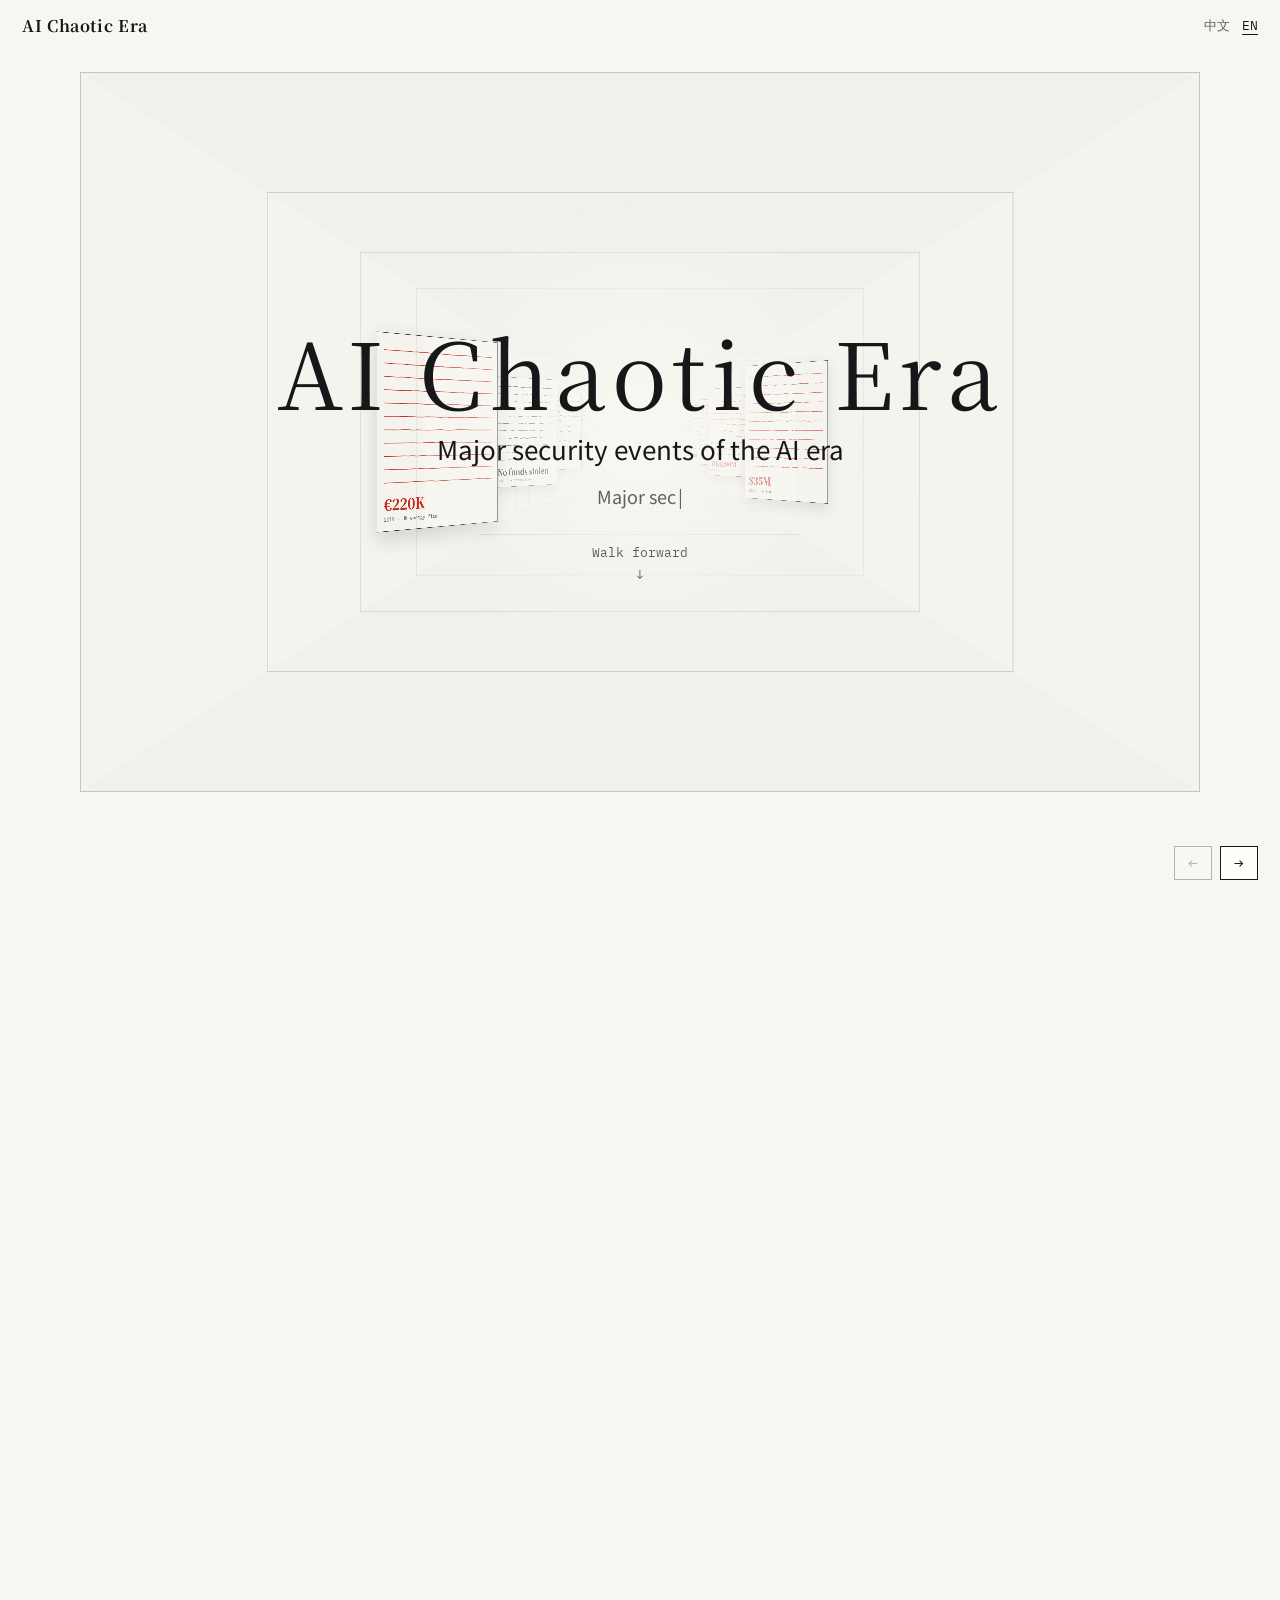
==== gallery.html @ ba79c338 "展馆观感调整：去网格、收窄透视、卡片移到展品对侧、展品前停留、去掉镜头晃动" ====
<!doctype html>
<html lang="zh-CN">
  <head>
    <meta charset="utf-8" />
    <meta name="viewport" content="width=device-width, initial-scale=1, viewport-fit=cover" />
    <link rel="icon" href="data:," />
    <title>AI 乱纪元</title>
    <meta name="description" content="Major security events of the AI era: the biggest losses, the turning points and the moments nobody expected, with the human role in each one spelled out." />
    <link rel="preconnect" href="https://fonts.googleapis.com" />
    <link rel="preconnect" href="https://fonts.gstatic.com" crossorigin />
    <link href="https://fonts.googleapis.com/css2?family=Noto+Serif+SC:wght@400;700;900&family=Noto+Sans+SC:wght@400;500;700&family=IBM+Plex+Mono:wght@400;500&display=swap" rel="stylesheet" />
    <style>
      :root{--bg:#f7f6f1;--ink:#17171a;--dim:#6d6d70;--line:#17171a;--panel:rgba(247,246,241,.86);--red:#c8281c;
        --serif:"Noto Serif SC","Songti SC","STSong",serif;--sans:"Noto Sans SC",-apple-system,"PingFang SC","Microsoft YaHei",sans-serif;--mono:"IBM Plex Mono",ui-monospace,monospace}
      *{box-sizing:border-box}
      html,body{margin:0;background:var(--bg);color:var(--ink);font-family:var(--sans);-webkit-text-size-adjust:100%}
      a{color:inherit}
      button{font:inherit;color:inherit;cursor:pointer}
      :focus-visible{outline:2px solid var(--red);outline-offset:2px}
      [hidden]{display:none!important}

      .world{position:fixed;inset:0;z-index:0;overflow:hidden;perspective:1000px;perspective-origin:50% 48%;background:var(--bg)}
      .scene{position:absolute;left:50%;top:48%;width:0;height:0;transform-style:preserve-3d;will-change:transform}
      .plane{position:absolute;background:var(--ink);opacity:.03}
      .plane.side{opacity:.016}
      .rib{position:absolute;border:1px solid var(--ink);opacity:.2}
      .frame{position:absolute;left:-200px;top:-250px;width:400px;height:500px;background:var(--bg);border:1px solid var(--ink);padding:20px;box-shadow:0 18px 50px rgba(0,0,0,.14);display:flex;flex-direction:column;gap:8px;backface-visibility:visible}
      .frame svg{flex:1;min-height:0;width:100%;color:var(--ink)}
      .frame.loss svg{color:var(--red)}
      .frame b{font-family:var(--serif);font-weight:900;font-size:40px;line-height:1.1;white-space:nowrap;overflow:hidden}
      .frame.loss b{color:var(--red)}
      .frame span{font-family:var(--mono);font-size:14px;color:var(--dim)}
      .fog{position:absolute;inset:0;pointer-events:none;background:radial-gradient(circle at 50% 48%,var(--bg) 0,var(--bg) 5%,transparent 30%)}

      .bar{position:fixed;z-index:20;top:0;left:0;right:0;display:flex;justify-content:space-between;align-items:center;padding:14px 22px;pointer-events:none}
      .bar>*{pointer-events:auto}
      .mark{appearance:none;border:0;background:none;padding:0;font-family:var(--serif);font-weight:700;font-size:16px;letter-spacing:.04em}
      .lang{display:flex;gap:12px;font-family:var(--mono);font-size:13px}
      .lang button{appearance:none;border:0;background:none;padding:0;color:var(--dim)}
      .lang button[aria-pressed="true"]{color:var(--ink);text-decoration:underline;text-underline-offset:4px}

      .intro{position:fixed;z-index:10;inset:0;display:flex;flex-direction:column;align-items:center;justify-content:center;text-align:center;padding:24px;pointer-events:none}
      .intro h1{margin:0;font-family:var(--serif);font-weight:400;font-size:clamp(46px,8vw,92px);line-height:1.15;letter-spacing:.06em}
      .intro .en{margin-top:6px;font-size:clamp(18px,2.2vw,26px)}
      .intro .typed{margin-top:16px;min-height:1.7em;font-size:clamp(15px,1.5vw,18px);color:var(--dim)}
      .intro .typed::after{content:"|";margin-left:2px;animation:blink 1s steps(1) infinite}
      @keyframes blink{50%{opacity:0}}
      .intro .hint{margin-top:30px;font-family:var(--mono);font-size:12.5px;color:var(--dim);display:flex;flex-direction:column;gap:6px;align-items:center}
      .intro .hint i{font-style:normal;animation:bob 1.8s ease-in-out infinite}
      @keyframes bob{50%{transform:translateY(5px)}}

      .label{position:fixed;z-index:12;left:22px;bottom:18px;font-family:var(--mono);font-size:12.5px;color:var(--dim);pointer-events:none}
      .label b{display:block;font-family:var(--serif);font-weight:400;font-size:30px;color:var(--ink)}
      .nav{position:fixed;z-index:12;right:22px;bottom:20px;display:flex;gap:8px}
      .nav button{appearance:none;width:38px;height:34px;border:1px solid var(--ink);background:var(--panel);font-family:var(--mono)}
      .nav button:disabled{opacity:.3;cursor:default}

      .panel{position:fixed;z-index:15;top:50%;left:calc(50% + 36px);width:min(470px,calc(50vw - 64px));max-height:min(80vh,620px);overflow-y:auto;padding:24px 26px;background:var(--panel);box-shadow:0 18px 60px rgba(0,0,0,.16);transform:translateY(-50%);opacity:0;pointer-events:none;overscroll-behavior:contain;transition:background-color .35s,color .35s}
      .panel.flip{left:auto;right:calc(50% + 36px)}
      .panel.on{pointer-events:auto}
      .p-meta{margin-top:14px;font-family:var(--mono);font-size:12px;color:var(--dim);display:flex;flex-wrap:wrap;gap:4px 12px;align-items:center}
      .p-meta em{font-style:normal;color:var(--ink);border:1px solid currentColor;padding:0 6px}
      .p-meta em.none{color:var(--red)}
      .panel h2{margin:10px 0 0;font-family:var(--serif);font-weight:700;font-size:clamp(17px,1.6vw,20px);line-height:1.5;text-wrap:pretty}
      .p-amt{font-family:var(--serif);font-weight:900;font-size:clamp(36px,4.6vw,56px);line-height:1.1}
      .p-amt.loss{color:var(--red)}
      .p-note{margin-top:5px;font-size:13.5px;color:var(--dim);line-height:1.6}
      .p-human{margin-top:14px;padding-top:12px;border-top:1px solid color-mix(in srgb,var(--ink) 22%,transparent);font-size:15px;line-height:1.7}
      .p-human b{display:block;font-family:var(--mono);font-size:11.5px;font-weight:500;color:var(--dim)}
      .panel details{margin-top:11px;font-size:14.5px;line-height:1.8}
      .panel summary{cursor:pointer;font-family:var(--mono);font-size:12.5px;color:var(--dim)}
      .panel details p{margin:7px 0 0}
      .panel details ol{margin:7px 0 0;padding-left:20px}
      .p-src{margin-top:11px;display:flex;flex-wrap:wrap;gap:3px 13px;font-size:12.5px;color:var(--dim)}
      .p-src a{text-underline-offset:3px}

      .track{position:relative;pointer-events:none}
      .error{position:fixed;z-index:30;inset:auto 0 40%;text-align:center}
      @media (max-width:640px){
        .world{perspective:760px;perspective-origin:50% 26%}
        .scene{top:26%}
        .panel,.panel.flip{top:auto;left:16px;right:16px;width:auto;bottom:62px;transform:none;max-height:56vh;padding:15px 16px}
        .label{bottom:16px;left:16px}.label b{font-size:22px}
        .nav{right:16px;bottom:16px}
        .bar{padding:12px 16px}
      }
      @media (prefers-reduced-motion:reduce){.intro .hint i,.intro .typed::after{animation:none}}
    </style>
  </head>
  <body>
    <div class="track" id="track"></div>
    <div class="world" id="world" aria-hidden="true">
      <div class="scene" id="scene"></div>
      <div class="fog"></div>
    </div>

    <div class="bar">
      <button type="button" class="mark" id="mark"></button>
      <div class="lang" id="lang">
        <button type="button" data-lang="zh">中文</button>
        <button type="button" data-lang="en">EN</button>
      </div>
    </div>

    <section class="intro" id="intro">
      <h1 id="iTitle"></h1>
      <div class="en" id="iEn"></div>
      <div class="typed" id="iTyped"></div>
      <div class="hint"><span id="iHint"></span><i>↓</i></div>
    </section>

    <div class="label" id="label"></div>
    <article class="panel" id="panel"></article>
    <div class="nav">
      <button type="button" id="prev" aria-label="Previous">←</button>
      <button type="button" id="next" aria-label="Next">→</button>
    </div>

    <script>
      var UI = {
        zh: { lang: "zh-CN", title: "AI 乱纪元", en: "AI Chaotic Era", typed: ["AI 时代安全大事件。", "记录金钱、失控和突破想象的时刻。", "每一条都写清楚：人，还在不在。"], hint: "向前走", mark: "AI 乱纪元",
          human: "人在哪里", more: "展开经过", trace: "攻击链路",
          ev: { confirmed: "AI 已确认", assessed: "AI 研判", self_reported: "AI 自报", unknown: "AI 参与未明" },
          occurred: "发生 ", disclosed: "披露 " },
        en: { lang: "en", title: "AI Chaotic Era", en: "Major security events of the AI era", typed: ["Major security events of the AI era.", "Money, loss of control, and what nobody expected.", "Each entry says it plainly: were humans still there?"], hint: "Walk forward", mark: "AI Chaotic Era",
          human: "Where the humans were", more: "Read the details", trace: "Attack trace",
          ev: { confirmed: "AI confirmed", assessed: "AI assessed", self_reported: "AI self-reported", unknown: "AI role unknown" },
          occurred: "Occurred ", disclosed: "Disclosed " }
      };
      var STEP = 1000, H = 720, W = 1120;
      var ORDER = [], lang = pickLang(), cur = -2, typeTimer = null;

      function pickLang() {
        var q = new URLSearchParams(location.search).get("lang");
        if (q === "en" || q === "zh") return q;
        try { var s = localStorage.getItem("aisec-lang"); if (s === "en" || s === "zh") return s; } catch (e) {}
        return /^zh/i.test(navigator.language || "") ? "zh" : "en";
      }
      function $(id) { return document.getElementById(id); }
      function esc(s) { return String(s).replace(/&/g, "&amp;").replace(/</g, "&lt;").replace(/>/g, "&gt;").replace(/"/g, "&quot;"); }
      function sortDate(e) { return e.occurred || e.disclosed; }
      function mix(a, b, t) { return a.map(function (v, i) { return Math.round(v + (b[i] - v) * t); }); }
      function rgb(c) { return "rgb(" + c.join(",") + ")"; }
      function dateText(d) {
        var p = d.split("-");
        if (lang === "zh") return p[0] + " 年" + (p[1] ? " " + Number(p[1]) + " 月" : "") + (p[2] ? " " + Number(p[2]) + " 日" : "");
        var m = ["Jan", "Feb", "Mar", "Apr", "May", "Jun", "Jul", "Aug", "Sep", "Oct", "Nov", "Dec"];
        return (p[2] ? Number(p[2]) + " " : "") + (p[1] ? m[Number(p[1]) - 1] + " " : "") + p[0];
      }
      function dateLine(e) {
        var t = UI[lang], o = [];
        if (e.occurred) o.push(t.occurred + dateText(e.occurred));
        if (e.disclosed && e.disclosed !== e.occurred) o.push(t.disclosed + dateText(e.disclosed));
        return o.join(" · ");
      }

      /* 展品是代码生成的线描：越靠后的事件，线条越乱 */
      function art(ev, i) {
        var h = 7, k, s = "";
        for (k = 0; k < ev.id.length; k++) h = (h * 31 + ev.id.charCodeAt(k)) >>> 0;
        function r() { h = (h * 1664525 + 1013904223) >>> 0; return h / 4294967296; }
        var chaos = i / Math.max(1, ORDER.length - 1), lines = 11;
        for (k = 0; k < lines; k++) {
          var y = 12 + k * (176 / (lines - 1)), d = "M0 " + y.toFixed(1), x;
          for (x = 10; x <= 240; x += 10) {
            var wob = (r() - 0.5) * (1 + chaos * 24) * Math.sin(x / 240 * Math.PI);
            d += "L" + x + " " + (y + wob).toFixed(1);
          }
          s += '<path d="' + d + '"/>';
        }
        return '<svg viewBox="0 0 240 200" preserveAspectRatio="none" fill="none" stroke="currentColor" stroke-width=".8" aria-hidden="true">' + s + "</svg>";
      }

      function build() {
        var small = window.innerWidth < 640, L = (ORDER.length + 4) * STEP, html = "";
        W = small ? 620 : 1120;
        var flat = "width:" + W + "px;height:" + L + "px;transform-origin:0 0;";
        var side = "width:" + L + "px;height:" + H + "px;transform-origin:0 0;";
        html += '<div class="plane" style="' + flat + "transform:translate3d(" + (-W / 2) + "px," + H / 2 + 'px,0) rotateX(-90deg)"></div>';
        html += '<div class="plane" style="' + flat + "transform:translate3d(" + (-W / 2) + "px," + (-H / 2) + 'px,0) rotateX(-90deg)"></div>';
        html += '<div class="plane side" style="' + side + "transform:translate3d(" + (-W / 2) + "px," + (-H / 2) + 'px,0) rotateY(90deg)"></div>';
        html += '<div class="plane side" style="' + side + "transform:translate3d(" + W / 2 + "px," + (-H / 2) + 'px,0) rotateY(90deg)"></div>';
        /* 门框给出纵深，越往后越歪 */
        for (var k = 0; k < (ORDER.length + 4) * 2; k++) {
          var rot = (k % 2 ? 1 : -1) * Math.pow(k / ((ORDER.length + 4) * 2), 2) * 3;
          html += '<div class="rib" style="left:' + (-W / 2) + "px;top:" + (-H / 2) + "px;width:" + W + "px;height:" + H + "px;transform:translateZ(" + (-k * STEP / 2) + "px) rotateZ(" + rot.toFixed(2) + 'deg)"></div>';
        }
        ORDER.forEach(function (ev, i) {
          var left = i % 2 === 0, x = (left ? -1 : 1) * (W / 2 - 34), z = -(i + 1) * STEP - 640;
          html += '<div class="frame ' + (ev.outcome === "loss" ? "loss" : "") + '" data-f="' + i + '" style="transform:translate3d(' + x + "px,0," + z + "px) rotateY(" + (left ? 50 : -50) + 'deg)">' +
            art(ev, i) + "<b></b><span></span></div>";
        });
        $("scene").innerHTML = html;
        $("track").style.height = (ORDER.length + 1) * 100 + 100 + "vh";
      }

      function fillText() {
        var t = UI[lang];
        document.documentElement.lang = t.lang;
        document.title = t.title;
        $("mark").textContent = t.mark;
        $("iTitle").textContent = t.title;
        $("iEn").textContent = t.en;
        $("iHint").textContent = t.hint;
        [].forEach.call($("lang").children, function (b) { b.setAttribute("aria-pressed", b.dataset.lang === lang ? "true" : "false"); });
        [].forEach.call(document.querySelectorAll(".frame"), function (f) {
          var e = ORDER[Number(f.dataset.f)];
          f.querySelector("b").textContent = e[lang].amount;
          f.querySelector("span").textContent = sortDate(e).slice(0, 4) + " · " + e[lang].short;
        });
        typeLine();
        cur = -2;
        onScroll();
      }

      function typeLine() {
        clearTimeout(typeTimer);
        var lines = UI[lang].typed, li = 0, ch = 0, el = $("iTyped");
        if (window.matchMedia("(prefers-reduced-motion: reduce)").matches) { el.textContent = lines[0]; return; }
        (function tick() {
          var text = lines[li];
          el.textContent = text.slice(0, ch);
          if (ch < text.length) { ch++; typeTimer = setTimeout(tick, 70); }
          else { typeTimer = setTimeout(function () { ch = 0; li = (li + 1) % lines.length; tick(); }, 1700); }
        })();
      }

      function panelHtml(e) {
        var l = e[lang], t = UI[lang];
        var src = e.sources.map(function (s) {
          return '<a href="' + esc(encodeURI(s.url)) + '" target="_blank" rel="noopener noreferrer">' + esc(s.name) + " ↗</a>";
        }).join("");
        return '<div class="p-amt ' + (e.outcome === "loss" ? "loss" : "") + '">' + esc(l.amount) + "</div>" +
          "<h2>" + esc(l.title) + "</h2>" +
          '<div class="p-note">' + esc(l.amount_note) + "</div>" +
          '<div class="p-meta"><span>' + esc(dateLine(e)) + '</span><em class="' + (e.ai_evidence === "unknown" ? "none" : "") + '">' + esc(t.ev[e.ai_evidence]) + "</em></div>" +
          '<div class="p-human"><b>' + esc(t.human) + "</b>" + esc(l.human_role) + "</div>" +
          "<details><summary>" + esc(t.more) + "</summary><p>" + esc(l.summary) + "</p><ol>" +
            l.steps.map(function (s) { return "<li>" + esc(s) + "</li>"; }).join("") + "</ol><p><b>" + esc(l.takeaway_label) + "</b> " + esc(l.takeaway) + "</p></details>" +
          '<div class="p-src">' + src + "</div>";
      }

      var PAPER = [247, 246, 241], VOID = [9, 9, 11], INK = [23, 23, 26], BONE = [232, 231, 224];
      function dwell(raw) {
        var i = Math.floor(raw), t = raw - i;
        if (t <= 0.24) return i;
        if (t >= 0.76) return i + 1;
        var u = (t - 0.24) / 0.52;
        return i + u * u * (3 - 2 * u);
      }

      function onScroll() {
        var vh = window.innerHeight, raw = window.scrollY / vh - 1, n = ORDER.length;
        var pos = dwell(Math.max(-1, raw)), p = Math.max(0, Math.min(1, pos / (n - 1)));
        $("scene").style.transform = "translateZ(" + (pos + 1) * STEP + "px)";

        /* 恒纪元到乱纪元：灰色的中段走得很快，避免长时间发闷 */
        var e = Math.max(0, Math.min(1, (p - 0.6) / 0.14)), dark = e * e * (3 - 2 * e);
        var root = document.documentElement.style, night = dark > 0.5;
        var bg = mix(PAPER, VOID, dark);
        root.setProperty("--bg", rgb(bg));
        root.setProperty("--ink", rgb(night ? BONE : INK));
        root.setProperty("--dim", night ? "rgb(160,160,160)" : "rgb(96,96,100)");
        root.setProperty("--panel", "rgba(" + (night ? [20, 20, 23] : [255, 254, 250]).join(",") + ",.94)");
        root.setProperty("--red", night ? "rgb(255,88,70)" : "rgb(200,40,28)");

        var fade = Math.max(0, Math.min(1, (-0.7 - raw) / 0.3));
        $("intro").style.opacity = fade;
        $("intro").hidden = fade === 0;

        /* 走过的展品淡出，不和信息卡叠在一起 */
        [].forEach.call(document.querySelectorAll(".frame"), function (f) {
          var past = pos - Number(f.dataset.f);
          f.style.opacity = Math.max(0, Math.min(1, 1 - (past - 0.12) / 0.4));
        });

        var i = Math.round(pos), inside = i >= 0 && i < n, dist = Math.abs(pos - i);
        var panel = $("panel"), show = inside ? Math.max(0, 1 - dist / 0.16) : 0;
        panel.style.opacity = show;
        panel.classList.toggle("on", show > 0.5);
        var want = inside ? i : -1;
        if (want !== cur) {
          cur = want;
          if (inside) {
            panel.innerHTML = panelHtml(ORDER[i]);
            panel.scrollTop = 0;
            panel.classList.toggle("flip", i % 2 === 1);
          }
          history.replaceState(null, "", location.pathname + location.search + (inside ? "#" + ORDER[i].id : ""));
        }
        var idx = Math.max(0, Math.min(n - 1, i));
        $("label").innerHTML = raw < -0.6 ? "" : "<b>" + esc(sortDate(ORDER[idx]).slice(0, 4)) + "</b>" + String(idx + 1).padStart(2, "0") + " / " + n;
        $("prev").disabled = raw <= -0.9;
        $("next").disabled = raw >= n - 1.05;
      }

      function jump(i) {
        var reduce = window.matchMedia("(prefers-reduced-motion: reduce)").matches;
        window.scrollTo({ top: (i + 1) * window.innerHeight, behavior: reduce ? "auto" : "smooth" });
      }
      function nowIndex() { return Math.round(window.scrollY / window.innerHeight - 1); }

      window.addEventListener("scroll", onScroll, { passive: true });
      window.addEventListener("resize", function () { build(); fillText(); });
      $("prev").addEventListener("click", function () { jump(Math.max(-1, nowIndex() - 1)); });
      $("next").addEventListener("click", function () { jump(Math.min(ORDER.length - 1, nowIndex() + 1)); });
      $("mark").addEventListener("click", function () { jump(-1); });
      document.addEventListener("keydown", function (e) {
        if (e.altKey || e.ctrlKey || e.metaKey) return;
        if (e.key === "ArrowRight" || e.key === "ArrowDown") { e.preventDefault(); jump(Math.min(ORDER.length - 1, nowIndex() + 1)); }
        if (e.key === "ArrowLeft" || e.key === "ArrowUp") { e.preventDefault(); jump(Math.max(-1, nowIndex() - 1)); }
      });
      $("lang").addEventListener("click", function (e) {
        var v = e.target.dataset.lang;
        if (!v) return;
        lang = v;
        try { localStorage.setItem("aisec-lang", v); } catch (err) {}
        fillText();
      });

      fetch("data/events.json")
        .then(function (r) { if (!r.ok) throw new Error(r.status); return r.json(); })
        .then(function (d) {
          ORDER = d.events.slice().sort(function (a, b) {
            var x = sortDate(a), y = sortDate(b);
            return x === y ? (a.disclosed < b.disclosed ? -1 : 1) : x < y ? -1 : 1;
          });
          var h = decodeURIComponent(location.hash.slice(1));
          var at = ORDER.map(function (e) { return e.id; }).indexOf(h);
          build();
          fillText();
          if (at >= 0) window.scrollTo(0, (at + 1) * window.innerHeight);
          onScroll();
        })
        .catch(function () {
          var p = document.createElement("p");
          p.className = "error";
          p.textContent = "Could not load data/events.json. Open this page through a web server.";
          document.body.appendChild(p);
        });
    </script>
  </body>
</html>
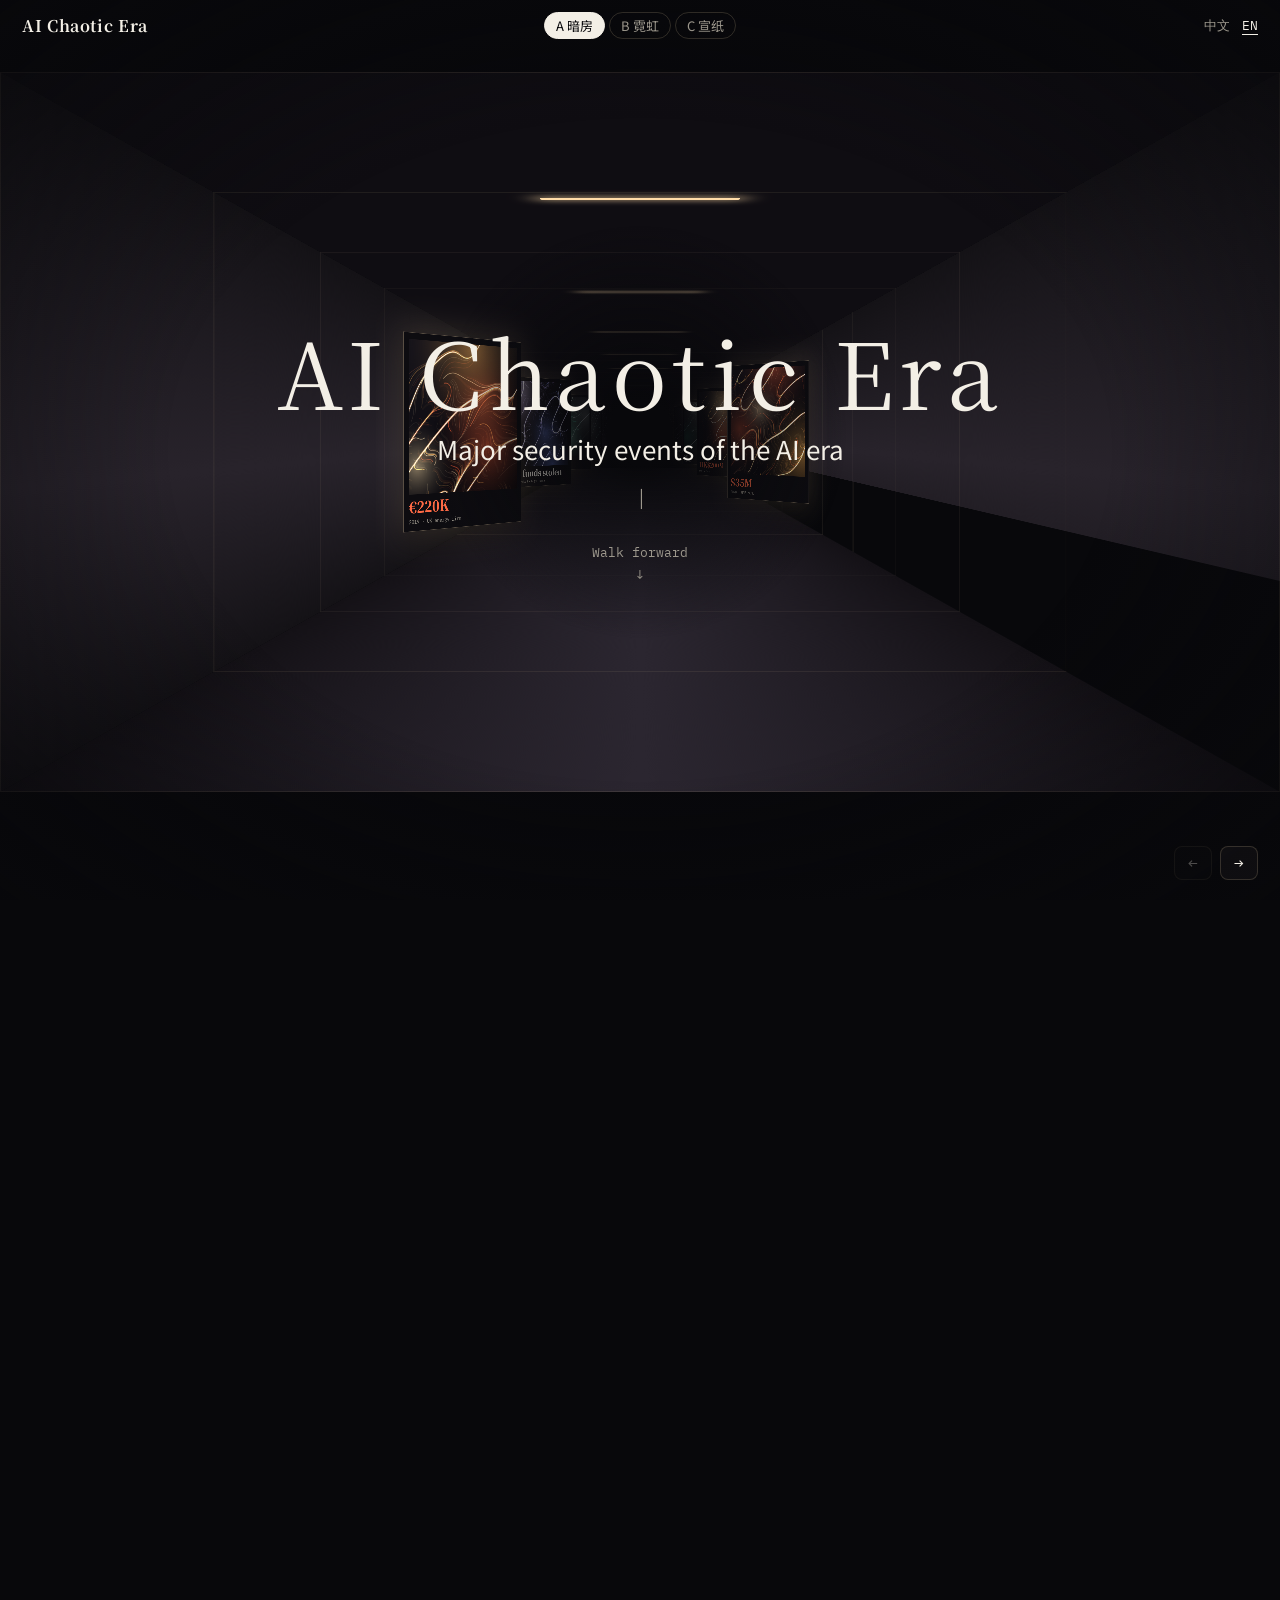
==== commit e9f545d7: "展馆新增暗房、霓虹、宣纸三种风格和代码生成作品，供作者比较" ====
--- a/gallery.html
+++ b/gallery.html
@@ -1,5 +1,5 @@
 <!doctype html>
-<html lang="zh-CN">
+<html lang="zh-CN" data-skin="a">
   <head>
     <meta charset="utf-8" />
     <meta name="viewport" content="width=device-width, initial-scale=1, viewport-fit=cover" />
@@ -12,6 +12,12 @@
     <style>
       :root{--bg:#f7f6f1;--ink:#17171a;--dim:#6d6d70;--line:#17171a;--panel:rgba(247,246,241,.86);--red:#c8281c;
         --serif:"Noto Serif SC","Songti SC","STSong",serif;--sans:"Noto Sans SC",-apple-system,"PingFang SC","Microsoft YaHei",sans-serif;--mono:"IBM Plex Mono",ui-monospace,monospace}
+      /* A 暗房：黑色美术馆，暖光打在发光的作品上 */
+      html[data-skin="a"]{--bg:#08080b;--ink:#f3efe6;--dim:#9c978c;--red:#ff6a45;--panel:rgba(18,17,20,.72);--wall:#1b181e;--floor:#17141a;--ceil:#0f0d12;--rib:rgba(255,226,180,.1);--frame:#0d0c10;--edge:rgba(255,226,180,.32);--light:#ffdca8;--panelline:rgba(255,226,180,.16)}
+      /* B 霓虹：紫色电子空间，最接近参考视频的气氛 */
+      html[data-skin="b"]{--bg:#0c0418;--ink:#f6efff;--dim:#b19fce;--red:#ff4fb0;--panel:rgba(26,10,48,.66);--wall:#1a0833;--floor:#12052a;--ceil:#16062e;--rib:rgba(214,120,255,.34);--frame:#12052a;--edge:rgba(230,150,255,.6);--light:#f7c6ff;--panelline:rgba(230,170,255,.28)}
+      /* C 宣纸：水墨和朱砂，东方编年史 */
+      html[data-skin="c"]{--bg:#e9e2d2;--ink:#1c1a17;--dim:#6f6657;--red:#b3261e;--panel:rgba(245,240,228,.82);--wall:#e4dccb;--floor:#d6ccb6;--ceil:#efe9db;--rib:rgba(40,32,20,.16);--frame:#f3eee1;--edge:rgba(40,32,20,.5);--light:transparent;--panelline:rgba(40,32,20,.2)}
       *{box-sizing:border-box}
       html,body{margin:0;background:var(--bg);color:var(--ink);font-family:var(--sans);-webkit-text-size-adjust:100%}
       a{color:inherit}
@@ -21,16 +27,24 @@
 
       .world{position:fixed;inset:0;z-index:0;overflow:hidden;perspective:1000px;perspective-origin:50% 48%;background:var(--bg)}
       .scene{position:absolute;left:50%;top:48%;width:0;height:0;transform-style:preserve-3d;will-change:transform}
-      .plane{position:absolute;background:var(--ink);opacity:.03}
-      .plane.side{opacity:.016}
-      .rib{position:absolute;border:1px solid var(--ink);opacity:.2}
-      .frame{position:absolute;left:-200px;top:-250px;width:400px;height:500px;background:var(--bg);border:1px solid var(--ink);padding:20px;box-shadow:0 18px 50px rgba(0,0,0,.14);display:flex;flex-direction:column;gap:8px;backface-visibility:visible}
-      .frame svg{flex:1;min-height:0;width:100%;color:var(--ink)}
-      .frame.loss svg{color:var(--red)}
+      .plane{position:absolute;background:var(--floor)}
+      .plane.top{background:var(--ceil)}
+      .plane.side{background:var(--wall)}
+      html[data-skin="a"] .plane.side{background:linear-gradient(180deg,#141216,#28232b 58%,#141216)}
+      html[data-skin="a"] .plane:not(.side):not(.top){background:linear-gradient(90deg,#141116,#2b2630 50%,#141116)}
+      html[data-skin="b"] .plane{background-image:linear-gradient(rgba(214,120,255,.3) 1px,transparent 1px),linear-gradient(90deg,rgba(214,120,255,.3) 1px,transparent 1px);background-size:150px 150px}
+      .rib{position:absolute;border:1px solid var(--rib)}
+      .lamp{position:absolute;width:300px;height:12px;margin-left:-150px;background:var(--light);border-radius:2px;box-shadow:0 0 34px 10px color-mix(in srgb,var(--light) 55%,transparent)}
+      html[data-skin="c"] .lamp{display:none}
+      .frame{position:absolute;left:-200px;top:-250px;width:400px;height:500px;background:var(--frame);border:1px solid var(--edge);padding:16px 16px 14px;box-shadow:0 0 90px 6px color-mix(in srgb,var(--light) 16%,transparent),0 24px 60px rgba(0,0,0,.4);display:flex;flex-direction:column;gap:8px;backface-visibility:visible}
+      .frame canvas{flex:1;min-height:0;width:100%;display:block}
       .frame b{font-family:var(--serif);font-weight:900;font-size:40px;line-height:1.1;white-space:nowrap;overflow:hidden}
       .frame.loss b{color:var(--red)}
       .frame span{font-family:var(--mono);font-size:14px;color:var(--dim)}
-      .fog{position:absolute;inset:0;pointer-events:none;background:radial-gradient(circle at 50% 48%,var(--bg) 0,var(--bg) 5%,transparent 30%)}
+      .fog{position:absolute;inset:0;pointer-events:none;background:radial-gradient(circle at 50% 48%,var(--bg) 0,var(--bg) 4%,transparent 26%),radial-gradient(ellipse at 50% 50%,transparent 52%,color-mix(in srgb,var(--bg) 78%,transparent) 100%)}
+      .skins{position:fixed;z-index:20;top:12px;left:50%;transform:translateX(-50%);display:flex;gap:4px;font-size:13px}
+      .skins a{padding:3px 11px;border-radius:999px;color:var(--dim);text-decoration:none;border:1px solid var(--panelline)}
+      .skins a[aria-current="true"]{color:var(--bg);background:var(--ink);border-color:var(--ink)}
 
       .bar{position:fixed;z-index:20;top:0;left:0;right:0;display:flex;justify-content:space-between;align-items:center;padding:14px 22px;pointer-events:none}
       .bar>*{pointer-events:auto}
@@ -52,10 +66,10 @@
       .label{position:fixed;z-index:12;left:22px;bottom:18px;font-family:var(--mono);font-size:12.5px;color:var(--dim);pointer-events:none}
       .label b{display:block;font-family:var(--serif);font-weight:400;font-size:30px;color:var(--ink)}
       .nav{position:fixed;z-index:12;right:22px;bottom:20px;display:flex;gap:8px}
-      .nav button{appearance:none;width:38px;height:34px;border:1px solid var(--ink);background:var(--panel);font-family:var(--mono)}
+      .nav button{appearance:none;width:38px;height:34px;border:1px solid var(--panelline);border-radius:8px;background:var(--panel);color:var(--ink);font-family:var(--mono)}
       .nav button:disabled{opacity:.3;cursor:default}
 
-      .panel{position:fixed;z-index:15;top:50%;left:calc(50% + 36px);width:min(470px,calc(50vw - 64px));max-height:min(80vh,620px);overflow-y:auto;padding:24px 26px;background:var(--panel);box-shadow:0 18px 60px rgba(0,0,0,.16);transform:translateY(-50%);opacity:0;pointer-events:none;overscroll-behavior:contain;transition:background-color .35s,color .35s}
+      .panel{position:fixed;z-index:15;top:50%;left:calc(50% + 36px);width:min(470px,calc(50vw - 64px));max-height:min(80vh,620px);overflow-y:auto;padding:24px 26px;background:var(--panel);border:1px solid var(--panelline);border-radius:14px;-webkit-backdrop-filter:blur(18px) saturate(1.3);backdrop-filter:blur(18px) saturate(1.3);box-shadow:0 24px 70px rgba(0,0,0,.4);transform:translateY(-50%);opacity:0;pointer-events:none;overscroll-behavior:contain;transition:background-color .35s,color .35s}
       .panel.flip{left:auto;right:calc(50% + 36px)}
       .panel.on{pointer-events:auto}
       .p-meta{margin-top:14px;font-family:var(--mono);font-size:12px;color:var(--dim);display:flex;flex-wrap:wrap;gap:4px 12px;align-items:center}
@@ -96,6 +110,7 @@
 
     <div class="bar">
       <button type="button" class="mark" id="mark"></button>
+      <nav class="skins" id="skins"></nav>
       <div class="lang" id="lang">
         <button type="button" data-lang="zh">中文</button>
         <button type="button" data-lang="en">EN</button>
@@ -154,30 +169,77 @@
         return o.join(" · ");
       }
 
-      /* 展品是代码生成的线描：越靠后的事件，线条越乱 */
-      function art(ev, i) {
-        var h = 7, k, s = "";
-        for (k = 0; k < ev.id.length; k++) h = (h * 31 + ev.id.charCodeAt(k)) >>> 0;
-        function r() { h = (h * 1664525 + 1013904223) >>> 0; return h / 4294967296; }
-        var chaos = i / Math.max(1, ORDER.length - 1), lines = 11;
-        for (k = 0; k < lines; k++) {
-          var y = 12 + k * (176 / (lines - 1)), d = "M0 " + y.toFixed(1), x;
-          for (x = 10; x <= 240; x += 10) {
-            var wob = (r() - 0.5) * (1 + chaos * 24) * Math.sin(x / 240 * Math.PI);
-            d += "L" + x + " " + (y + wob).toFixed(1);
+      var SKIN = new URLSearchParams(location.search).get("style");
+      if (SKIN !== "b" && SKIN !== "c") SKIN = "a";
+      document.documentElement.setAttribute("data-skin", SKIN);
+      var PALETTE = {
+        a: { loss: ["#ff5a2c", "#ffb04a", "#ffe2a8"], blocked: ["#39e6b4", "#a4ffe0", "#e8fff6"], other: ["#6f8cff", "#c5a8ff", "#eadcff"] },
+        b: { loss: ["#ff2bb4", "#ff7a3c", "#ffe14a"], blocked: ["#00e5ff", "#7dffcf", "#e9ff5a"], other: ["#7a5cff", "#29b6ff", "#ff7ae0"] },
+        c: { loss: ["#1c1a17", "#3a342b", "#b3261e"], blocked: ["#1c1a17", "#4c5a50", "#7b8a7d"], other: ["#1c1a17", "#3d4656", "#7c8596"] }
+      };
+
+      /* 展品由代码生成：流场线条，越靠后的事件越乱 */
+      function paint(cv, ev, i) {
+        var c = cv.getContext("2d"), w = cv.width, h = cv.height, seed = 7, k;
+        for (k = 0; k < ev.id.length; k++) seed = (seed * 31 + ev.id.charCodeAt(k)) >>> 0;
+        function r() { seed = (seed * 1664525 + 1013904223) >>> 0; return seed / 4294967296; }
+        var chaos = i / Math.max(1, ORDER.length - 1), tone = ev.outcome === "loss" ? "loss" : ev.outcome === "blocked" ? "blocked" : "other";
+        var pal = PALETTE[SKIN][tone];
+        var g = c.createLinearGradient(0, 0, w, h);
+        if (SKIN === "c") { g.addColorStop(0, "#f4efe2"); g.addColorStop(1, "#e7dfcc"); }
+        else if (SKIN === "b") { g.addColorStop(0, "#1b0838"); g.addColorStop(1, "#07021a"); }
+        else { g.addColorStop(0, "#15131a"); g.addColorStop(1, "#08070a"); }
+        c.fillStyle = g; c.fillRect(0, 0, w, h);
+        c.globalCompositeOperation = SKIN === "c" ? "multiply" : "screen";
+        var blobs = SKIN === "c" ? 5 : 4;
+        for (k = 0; k < blobs; k++) {
+          var bx = r() * w, by = r() * h, br = 110 + r() * 190, wash = c.createRadialGradient(bx, by, 0, bx, by, br);
+          var col = SKIN === "c" ? "#2a241c" : pal[k % pal.length];
+          wash.addColorStop(0, col); wash.addColorStop(1, "rgba(0,0,0,0)");
+          c.globalAlpha = SKIN === "c" ? 0.3 : 0.5;
+          if (SKIN === "c") { wash = c.createRadialGradient(bx, by, 0, bx, by, br); wash.addColorStop(0, "rgba(42,36,28,.8)"); wash.addColorStop(1, "rgba(42,36,28,0)"); }
+          c.fillStyle = wash; c.fillRect(0, 0, w, h);
+        }
+        /* 几组频率随种子变化，每件作品的走向都不同 */
+        var f = [], fi;
+        for (fi = 0; fi < 4; fi++) f.push({ x: (0.5 + r() * 3) / w, y: (0.5 + r() * 3) / h, p: r() * 6.28 });
+        var bend = 1.1 + chaos * 2.6, cx = w * (0.2 + r() * 0.6), cy = h * (0.2 + r() * 0.6);
+        c.globalCompositeOperation = SKIN === "c" ? "multiply" : "lighter";
+        function run(n, len, width, alpha) {
+          c.lineWidth = width;
+          for (var q = 0; q < n; q++) {
+            var a0 = r() * 6.28, rad = Math.pow(r(), 0.6) * w * 0.62, x = cx + Math.cos(a0) * rad, y = cy + Math.sin(a0) * rad;
+            c.strokeStyle = pal[Math.floor(r() * pal.length)];
+            c.globalAlpha = alpha * (0.5 + r());
+            c.beginPath(); c.moveTo(x, y);
+            for (var t = 0; t < len; t++) {
+              var a = 0;
+              for (fi = 0; fi < 4; fi++) a += Math.sin(x * f[fi].x * 6.28 + y * f[fi].y * 6.28 + f[fi].p);
+              a *= bend;
+              x += Math.cos(a) * 3; y += Math.sin(a) * 3;
+              c.lineTo(x, y);
+            }
+            c.stroke();
           }
-          s += '<path d="' + d + '"/>';
-        }
-        return '<svg viewBox="0 0 240 200" preserveAspectRatio="none" fill="none" stroke="currentColor" stroke-width=".8" aria-hidden="true">' + s + "</svg>";
+        }
+        if (SKIN === "c") { run(170, 70, 1.6, 0.1); run(110, 90, 0.6, 0.3); }
+        else { run(150, 70, 5, 0.035); run(320, 60, 1, 0.16); run(46, 110, 1.4, 0.6); }
+        c.globalCompositeOperation = "source-over"; c.globalAlpha = 1;
+        if (SKIN === "c" && ev.outcome === "loss") {
+          c.fillStyle = "#b3261e"; c.fillRect(w - 58, 20, 38, 38);
+        }
       }
 
       function build() {
         var small = window.innerWidth < 640, L = (ORDER.length + 4) * STEP, html = "";
-        W = small ? 620 : 1120;
+        W = small ? 640 : 1280;
         var flat = "width:" + W + "px;height:" + L + "px;transform-origin:0 0;";
         var side = "width:" + L + "px;height:" + H + "px;transform-origin:0 0;";
         html += '<div class="plane" style="' + flat + "transform:translate3d(" + (-W / 2) + "px," + H / 2 + 'px,0) rotateX(-90deg)"></div>';
-        html += '<div class="plane" style="' + flat + "transform:translate3d(" + (-W / 2) + "px," + (-H / 2) + 'px,0) rotateX(-90deg)"></div>';
+        html += '<div class="plane top" style="' + flat + "transform:translate3d(" + (-W / 2) + "px," + (-H / 2) + 'px,0) rotateX(-90deg)"></div>';
+        for (var q = 0; q < ORDER.length + 4; q++) {
+          html += '<div class="lamp" style="left:0;top:' + (-H / 2 + 4) + "px;transform:translateZ(" + (-q * STEP - 500) + 'px) rotateX(90deg)"></div>';
+        }
         html += '<div class="plane side" style="' + side + "transform:translate3d(" + (-W / 2) + "px," + (-H / 2) + 'px,0) rotateY(90deg)"></div>';
         html += '<div class="plane side" style="' + side + "transform:translate3d(" + W / 2 + "px," + (-H / 2) + 'px,0) rotateY(90deg)"></div>';
         /* 门框给出纵深，越往后越歪 */
@@ -186,11 +248,12 @@
           html += '<div class="rib" style="left:' + (-W / 2) + "px;top:" + (-H / 2) + "px;width:" + W + "px;height:" + H + "px;transform:translateZ(" + (-k * STEP / 2) + "px) rotateZ(" + rot.toFixed(2) + 'deg)"></div>';
         }
         ORDER.forEach(function (ev, i) {
-          var left = i % 2 === 0, x = (left ? -1 : 1) * (W / 2 - 34), z = -(i + 1) * STEP - 640;
+          var left = i % 2 === 0, x = (left ? -1 : 1) * (W / 2 - (small ? 130 : 180)), z = -(i + 1) * STEP - 640;
           html += '<div class="frame ' + (ev.outcome === "loss" ? "loss" : "") + '" data-f="' + i + '" style="transform:translate3d(' + x + "px,0," + z + "px) rotateY(" + (left ? 50 : -50) + 'deg)">' +
-            art(ev, i) + "<b></b><span></span></div>";
+            '<canvas width="368" height="370"></canvas><b></b><span></span></div>';
         });
         $("scene").innerHTML = html;
+        [].forEach.call(document.querySelectorAll(".frame canvas"), function (cv, n) { paint(cv, ORDER[n], n); });
         $("track").style.height = (ORDER.length + 1) * 100 + 100 + "vh";
       }
 
@@ -208,6 +271,10 @@
           f.querySelector("b").textContent = e[lang].amount;
           f.querySelector("span").textContent = sortDate(e).slice(0, 4) + " · " + e[lang].short;
         });
+        $("skins").innerHTML = [["a", "A 暗房"], ["b", "B 霓虹"], ["c", "C 宣纸"]].map(function (x) {
+          var q = new URLSearchParams(location.search); q.set("style", x[0]);
+          return '<a href="?' + q.toString() + location.hash + '" aria-current="' + (x[0] === SKIN) + '">' + x[1] + "</a>";
+        }).join("");
         typeLine();
         cur = -2;
         onScroll();
@@ -240,7 +307,6 @@
           '<div class="p-src">' + src + "</div>";
       }
 
-      var PAPER = [247, 246, 241], VOID = [9, 9, 11], INK = [23, 23, 26], BONE = [232, 231, 224];
       function dwell(raw) {
         var i = Math.floor(raw), t = raw - i;
         if (t <= 0.24) return i;
@@ -253,16 +319,6 @@
         var vh = window.innerHeight, raw = window.scrollY / vh - 1, n = ORDER.length;
         var pos = dwell(Math.max(-1, raw)), p = Math.max(0, Math.min(1, pos / (n - 1)));
         $("scene").style.transform = "translateZ(" + (pos + 1) * STEP + "px)";
-
-        /* 恒纪元到乱纪元：灰色的中段走得很快，避免长时间发闷 */
-        var e = Math.max(0, Math.min(1, (p - 0.6) / 0.14)), dark = e * e * (3 - 2 * e);
-        var root = document.documentElement.style, night = dark > 0.5;
-        var bg = mix(PAPER, VOID, dark);
-        root.setProperty("--bg", rgb(bg));
-        root.setProperty("--ink", rgb(night ? BONE : INK));
-        root.setProperty("--dim", night ? "rgb(160,160,160)" : "rgb(96,96,100)");
-        root.setProperty("--panel", "rgba(" + (night ? [20, 20, 23] : [255, 254, 250]).join(",") + ",.94)");
-        root.setProperty("--red", night ? "rgb(255,88,70)" : "rgb(200,40,28)");
 
         var fade = Math.max(0, Math.min(1, (-0.7 - raw) / 0.3));
         $("intro").style.opacity = fade;
@@ -287,6 +343,7 @@
             panel.classList.toggle("flip", i % 2 === 1);
           }
           history.replaceState(null, "", location.pathname + location.search + (inside ? "#" + ORDER[i].id : ""));
+          [].forEach.call($("skins").children, function (a) { a.hash = inside ? ORDER[i].id : ""; });
         }
         var idx = Math.max(0, Math.min(n - 1, i));
         $("label").innerHTML = raw < -0.6 ? "" : "<b>" + esc(sortDate(ORDER[idx]).slice(0, 4)) + "</b>" + String(idx + 1).padStart(2, "0") + " / " + n;
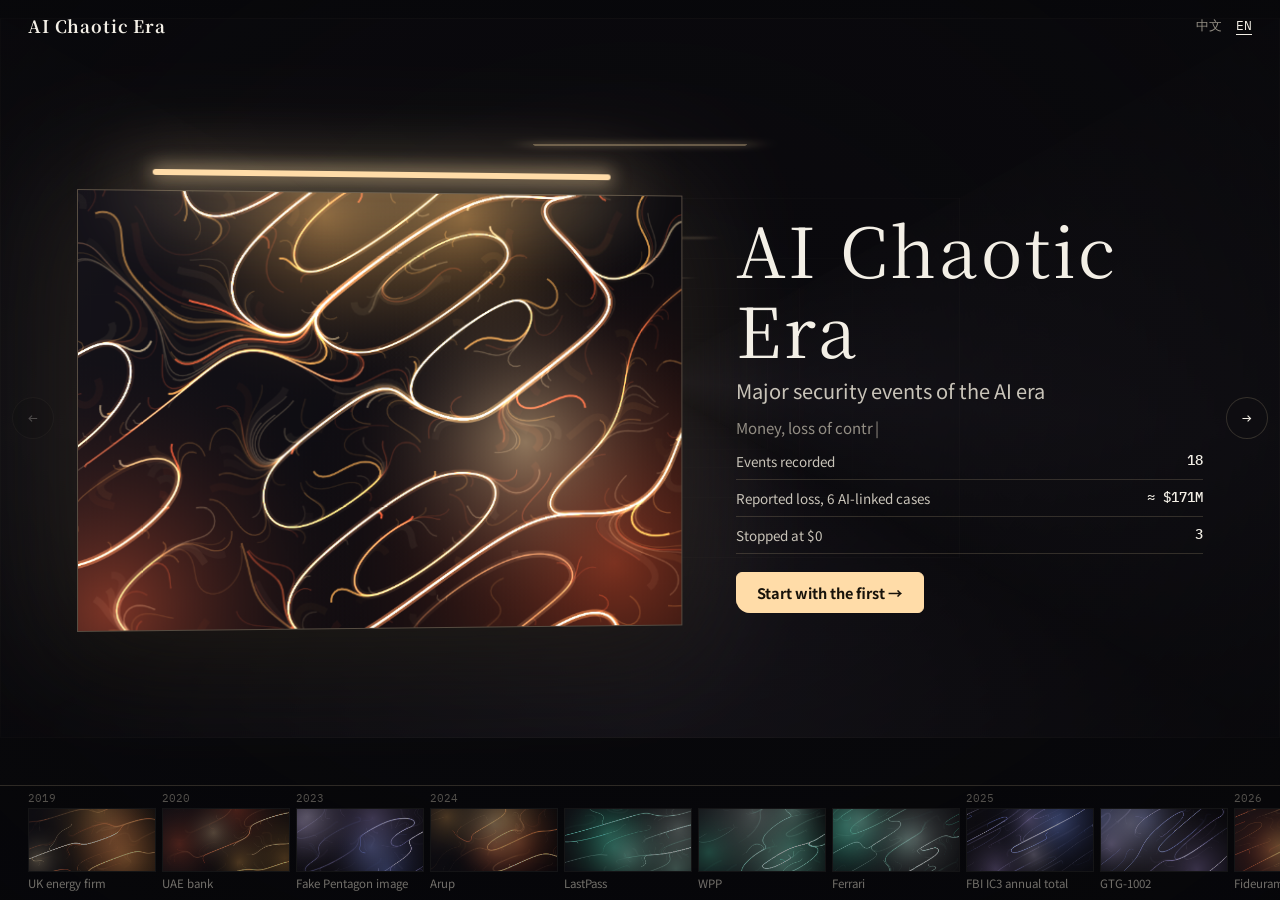
==== commit 811a3201: "展馆改为暗房风格的大画幅版面，底部加胶片时间轴" ====
--- a/gallery.html
+++ b/gallery.html
@@ -1,8 +1,10 @@
 <!doctype html>
-<html lang="zh-CN" data-skin="a">
+<html lang="zh-CN">
   <head>
     <meta charset="utf-8" />
     <meta name="viewport" content="width=device-width, initial-scale=1, viewport-fit=cover" />
+    <meta name="color-scheme" content="dark" />
+    <meta name="theme-color" content="#08080b" />
     <link rel="icon" href="data:," />
     <title>AI 乱纪元</title>
     <meta name="description" content="Major security events of the AI era: the biggest losses, the turning points and the moments nobody expected, with the human role in each one spelled out." />
@@ -10,140 +12,145 @@
     <link rel="preconnect" href="https://fonts.gstatic.com" crossorigin />
     <link href="https://fonts.googleapis.com/css2?family=Noto+Serif+SC:wght@400;700;900&family=Noto+Sans+SC:wght@400;500;700&family=IBM+Plex+Mono:wght@400;500&display=swap" rel="stylesheet" />
     <style>
-      :root{--bg:#f7f6f1;--ink:#17171a;--dim:#6d6d70;--line:#17171a;--panel:rgba(247,246,241,.86);--red:#c8281c;
-        --serif:"Noto Serif SC","Songti SC","STSong",serif;--sans:"Noto Sans SC",-apple-system,"PingFang SC","Microsoft YaHei",sans-serif;--mono:"IBM Plex Mono",ui-monospace,monospace}
-      /* A 暗房：黑色美术馆，暖光打在发光的作品上 */
-      html[data-skin="a"]{--bg:#08080b;--ink:#f3efe6;--dim:#9c978c;--red:#ff6a45;--panel:rgba(18,17,20,.72);--wall:#1b181e;--floor:#17141a;--ceil:#0f0d12;--rib:rgba(255,226,180,.1);--frame:#0d0c10;--edge:rgba(255,226,180,.32);--light:#ffdca8;--panelline:rgba(255,226,180,.16)}
-      /* B 霓虹：紫色电子空间，最接近参考视频的气氛 */
-      html[data-skin="b"]{--bg:#0c0418;--ink:#f6efff;--dim:#b19fce;--red:#ff4fb0;--panel:rgba(26,10,48,.66);--wall:#1a0833;--floor:#12052a;--ceil:#16062e;--rib:rgba(214,120,255,.34);--frame:#12052a;--edge:rgba(230,150,255,.6);--light:#f7c6ff;--panelline:rgba(230,170,255,.28)}
-      /* C 宣纸：水墨和朱砂，东方编年史 */
-      html[data-skin="c"]{--bg:#e9e2d2;--ink:#1c1a17;--dim:#6f6657;--red:#b3261e;--panel:rgba(245,240,228,.82);--wall:#e4dccb;--floor:#d6ccb6;--ceil:#efe9db;--rib:rgba(40,32,20,.16);--frame:#f3eee1;--edge:rgba(40,32,20,.5);--light:transparent;--panelline:rgba(40,32,20,.2)}
+      :root{--bg:#08080b;--ink:#f3efe6;--ink-2:#c9c4b9;--dim:#938e84;--red:#ff6a45;--teal:#4fe8bd;--ice:#a9b4ff;
+        --light:#ffdca8;--line:rgba(255,226,180,.16);--glass:rgba(16,15,18,.62);
+        --serif:"Noto Serif SC","Songti SC","STSong",serif;--sans:"Noto Sans SC",-apple-system,"PingFang SC","Microsoft YaHei",sans-serif;--mono:"IBM Plex Mono",ui-monospace,monospace;
+        color-scheme:dark}
       *{box-sizing:border-box}
-      html,body{margin:0;background:var(--bg);color:var(--ink);font-family:var(--sans);-webkit-text-size-adjust:100%}
+      html,body{margin:0;height:100%;background:var(--bg);color:var(--ink);font-family:var(--sans);-webkit-text-size-adjust:100%;overflow:hidden}
       a{color:inherit}
       button{font:inherit;color:inherit;cursor:pointer}
-      :focus-visible{outline:2px solid var(--red);outline-offset:2px}
+      :focus-visible{outline:2px solid var(--light);outline-offset:2px}
       [hidden]{display:none!important}
-
-      .world{position:fixed;inset:0;z-index:0;overflow:hidden;perspective:1000px;perspective-origin:50% 48%;background:var(--bg)}
-      .scene{position:absolute;left:50%;top:48%;width:0;height:0;transform-style:preserve-3d;will-change:transform}
-      .plane{position:absolute;background:var(--floor)}
-      .plane.top{background:var(--ceil)}
-      .plane.side{background:var(--wall)}
-      html[data-skin="a"] .plane.side{background:linear-gradient(180deg,#141216,#28232b 58%,#141216)}
-      html[data-skin="a"] .plane:not(.side):not(.top){background:linear-gradient(90deg,#141116,#2b2630 50%,#141116)}
-      html[data-skin="b"] .plane{background-image:linear-gradient(rgba(214,120,255,.3) 1px,transparent 1px),linear-gradient(90deg,rgba(214,120,255,.3) 1px,transparent 1px);background-size:150px 150px}
-      .rib{position:absolute;border:1px solid var(--rib)}
-      .lamp{position:absolute;width:300px;height:12px;margin-left:-150px;background:var(--light);border-radius:2px;box-shadow:0 0 34px 10px color-mix(in srgb,var(--light) 55%,transparent)}
-      html[data-skin="c"] .lamp{display:none}
-      .frame{position:absolute;left:-200px;top:-250px;width:400px;height:500px;background:var(--frame);border:1px solid var(--edge);padding:16px 16px 14px;box-shadow:0 0 90px 6px color-mix(in srgb,var(--light) 16%,transparent),0 24px 60px rgba(0,0,0,.4);display:flex;flex-direction:column;gap:8px;backface-visibility:visible}
-      .frame canvas{flex:1;min-height:0;width:100%;display:block}
-      .frame b{font-family:var(--serif);font-weight:900;font-size:40px;line-height:1.1;white-space:nowrap;overflow:hidden}
-      .frame.loss b{color:var(--red)}
-      .frame span{font-family:var(--mono);font-size:14px;color:var(--dim)}
-      .fog{position:absolute;inset:0;pointer-events:none;background:radial-gradient(circle at 50% 48%,var(--bg) 0,var(--bg) 4%,transparent 26%),radial-gradient(ellipse at 50% 50%,transparent 52%,color-mix(in srgb,var(--bg) 78%,transparent) 100%)}
-      .skins{position:fixed;z-index:20;top:12px;left:50%;transform:translateX(-50%);display:flex;gap:4px;font-size:13px}
-      .skins a{padding:3px 11px;border-radius:999px;color:var(--dim);text-decoration:none;border:1px solid var(--panelline)}
-      .skins a[aria-current="true"]{color:var(--bg);background:var(--ink);border-color:var(--ink)}
-
-      .bar{position:fixed;z-index:20;top:0;left:0;right:0;display:flex;justify-content:space-between;align-items:center;padding:14px 22px;pointer-events:none}
-      .bar>*{pointer-events:auto}
-      .mark{appearance:none;border:0;background:none;padding:0;font-family:var(--serif);font-weight:700;font-size:16px;letter-spacing:.04em}
-      .lang{display:flex;gap:12px;font-family:var(--mono);font-size:13px}
-      .lang button{appearance:none;border:0;background:none;padding:0;color:var(--dim)}
-      .lang button[aria-pressed="true"]{color:var(--ink);text-decoration:underline;text-underline-offset:4px}
-
-      .intro{position:fixed;z-index:10;inset:0;display:flex;flex-direction:column;align-items:center;justify-content:center;text-align:center;padding:24px;pointer-events:none}
-      .intro h1{margin:0;font-family:var(--serif);font-weight:400;font-size:clamp(46px,8vw,92px);line-height:1.15;letter-spacing:.06em}
-      .intro .en{margin-top:6px;font-size:clamp(18px,2.2vw,26px)}
-      .intro .typed{margin-top:16px;min-height:1.7em;font-size:clamp(15px,1.5vw,18px);color:var(--dim)}
-      .intro .typed::after{content:"|";margin-left:2px;animation:blink 1s steps(1) infinite}
+      .loss{--tone:var(--red)}.blocked{--tone:var(--teal)}.other{--tone:var(--ice)}
+
+      /* 背景：暗房走廊只做氛围，切换事件时镜头向前推 */
+      .world{position:fixed;inset:0;overflow:hidden;perspective:1000px;perspective-origin:50% 42%}
+      .scene{position:absolute;left:50%;top:42%;width:0;height:0;transform-style:preserve-3d;transition:transform .9s cubic-bezier(.22,.8,.26,1)}
+      .plane{position:absolute;transform-origin:0 0}
+      .floor{background:linear-gradient(90deg,#120f14,#2b2630 50%,#120f14)}
+      .ceil{background:#0e0c11}
+      .wall{background:linear-gradient(180deg,#121014,#231f27 58%,#121014)}
+      .rib{position:absolute;border:1px solid rgba(255,226,180,.09)}
+      .lamp{position:absolute;width:320px;height:12px;margin-left:-160px;background:var(--light);border-radius:2px;box-shadow:0 0 36px 12px rgba(255,220,168,.5)}
+      .veil{position:absolute;inset:0;pointer-events:none;background:radial-gradient(ellipse at 50% 42%,rgba(8,8,11,.5) 0,rgba(8,8,11,.72) 60%,rgba(8,8,11,.92) 100%)}
+
+      .app{position:fixed;inset:0;display:grid;grid-template-columns:minmax(0,1fr);grid-template-rows:auto minmax(0,1fr) auto}
+      .bar{display:flex;align-items:center;justify-content:space-between;padding:13px 28px}
+      .mark{appearance:none;border:0;background:none;padding:0;font-family:var(--serif);font-weight:700;font-size:17px;letter-spacing:.05em}
+      .top-r{display:flex;align-items:center;gap:14px;font-family:var(--mono);font-size:13px}
+      .top-r button{appearance:none;border:0;background:none;padding:0;color:var(--dim)}
+      .top-r button[aria-pressed="true"]{color:var(--ink);text-decoration:underline;text-underline-offset:4px}
+
+      /* 主舞台：大画幅作品 + 文字 */
+      .stage{position:relative;min-height:0;display:grid;grid-template-columns:minmax(0,1.32fr) minmax(0,1fr);gap:clamp(24px,3.4vw,52px);align-items:center;padding:0 clamp(64px,6vw,92px) 14px}
+      .art{position:relative;min-width:0;perspective:1400px;animation:artIn .7s cubic-bezier(.22,.8,.26,1) both}
+      @keyframes artIn{from{opacity:0;transform:scale(.9)}to{opacity:1;transform:none}}
+      .piece{position:relative;transform:rotateY(4deg);transform-origin:left center;box-shadow:0 0 120px 10px rgba(255,220,168,.13),0 34px 80px rgba(0,0,0,.6);border:1px solid rgba(255,226,180,.3);background:#0d0c10}
+      .piece::before{content:"";position:absolute;left:12%;right:12%;top:-22px;height:6px;border-radius:3px;background:var(--light);box-shadow:0 20px 70px 22px rgba(255,220,168,.24),0 0 18px 3px rgba(255,220,168,.55)}
+      .piece canvas{display:block;width:100%;height:auto;max-height:calc(100dvh - 268px);object-fit:cover}
+      .tag{position:absolute;left:20px;bottom:15px;right:20px;display:flex;justify-content:space-between;align-items:flex-end;gap:14px;text-shadow:0 2px 16px rgba(0,0,0,.8)}
+      .tag b{font-family:var(--serif);font-weight:900;font-size:clamp(30px,3.8vw,52px);line-height:1;color:var(--tone,var(--ink))}
+      .tag b.long{font-size:clamp(22px,2.4vw,32px)}
+      .tag span{font-family:var(--mono);font-size:12.5px;color:var(--ink-2);white-space:nowrap}
+
+      .text{min-width:0;max-height:100%;overflow-y:auto;padding:20px 24px;background:var(--glass);border:1px solid var(--line);border-radius:14px;-webkit-backdrop-filter:blur(18px);backdrop-filter:blur(18px);overscroll-behavior:contain;animation:textIn .55s ease both .12s}
+      @keyframes textIn{from{opacity:0;transform:translateY(10px)}to{opacity:1;transform:none}}
+      @media (prefers-reduced-motion:reduce){.art,.text{animation:none}.scene{transition:none}}
+      .meta{display:flex;flex-wrap:wrap;gap:5px 10px;align-items:center;font-family:var(--mono);font-size:12px;color:var(--dim)}
+      .meta em{font-style:normal;color:var(--ink-2);border:1px solid var(--line);border-radius:4px;padding:0 6px}
+      .meta em.unknown{color:var(--red);border-color:currentColor}
+      .text h2{margin:9px 0 0;font-family:var(--serif);font-weight:700;font-size:clamp(19px,1.9vw,25px);line-height:1.42;text-wrap:pretty}
+      .note{margin-top:6px;font-size:13.5px;line-height:1.6;color:var(--dim)}
+      .sum{margin:11px 0 0;font-size:14.5px;line-height:1.8;color:var(--ink-2)}
+      .human{margin-top:12px;padding-top:11px;border-top:1px solid var(--line);font-size:14.5px;line-height:1.65}
+      .human b{display:block;font-family:var(--mono);font-size:11.5px;font-weight:500;color:var(--dim)}
+      details{margin-top:10px;font-size:14px;line-height:1.75;color:var(--ink-2)}
+      summary{cursor:pointer;font-family:var(--mono);font-size:12.5px;color:var(--dim)}
+      details ol{margin:7px 0 0;padding-left:20px}
+      details p{margin:7px 0 0}
+      .src{margin-top:10px;display:flex;flex-wrap:wrap;gap:3px 13px;font-size:12.5px;color:var(--dim)}
+      .src a{text-underline-offset:3px}
+
+      /* 封面 */
+      .text.cover{background:none;border:0;-webkit-backdrop-filter:none;backdrop-filter:none;padding:0}
+      .text.cover h1{margin:0;font-family:var(--serif);font-weight:400;font-size:clamp(40px,5.4vw,76px);line-height:1.15;letter-spacing:.04em}
+      .sub{margin-top:8px;font-size:clamp(16px,1.6vw,20px);color:var(--ink-2)}
+      .typed{margin-top:12px;min-height:1.7em;font-size:15px;color:var(--dim)}
+      .typed::after{content:"|";margin-left:2px;animation:blink 1s steps(1) infinite}
       @keyframes blink{50%{opacity:0}}
-      .intro .hint{margin-top:30px;font-family:var(--mono);font-size:12.5px;color:var(--dim);display:flex;flex-direction:column;gap:6px;align-items:center}
-      .intro .hint i{font-style:normal;animation:bob 1.8s ease-in-out infinite}
-      @keyframes bob{50%{transform:translateY(5px)}}
-
-      .label{position:fixed;z-index:12;left:22px;bottom:18px;font-family:var(--mono);font-size:12.5px;color:var(--dim);pointer-events:none}
-      .label b{display:block;font-family:var(--serif);font-weight:400;font-size:30px;color:var(--ink)}
-      .nav{position:fixed;z-index:12;right:22px;bottom:20px;display:flex;gap:8px}
-      .nav button{appearance:none;width:38px;height:34px;border:1px solid var(--panelline);border-radius:8px;background:var(--panel);color:var(--ink);font-family:var(--mono)}
-      .nav button:disabled{opacity:.3;cursor:default}
-
-      .panel{position:fixed;z-index:15;top:50%;left:calc(50% + 36px);width:min(470px,calc(50vw - 64px));max-height:min(80vh,620px);overflow-y:auto;padding:24px 26px;background:var(--panel);border:1px solid var(--panelline);border-radius:14px;-webkit-backdrop-filter:blur(18px) saturate(1.3);backdrop-filter:blur(18px) saturate(1.3);box-shadow:0 24px 70px rgba(0,0,0,.4);transform:translateY(-50%);opacity:0;pointer-events:none;overscroll-behavior:contain;transition:background-color .35s,color .35s}
-      .panel.flip{left:auto;right:calc(50% + 36px)}
-      .panel.on{pointer-events:auto}
-      .p-meta{margin-top:14px;font-family:var(--mono);font-size:12px;color:var(--dim);display:flex;flex-wrap:wrap;gap:4px 12px;align-items:center}
-      .p-meta em{font-style:normal;color:var(--ink);border:1px solid currentColor;padding:0 6px}
-      .p-meta em.none{color:var(--red)}
-      .panel h2{margin:10px 0 0;font-family:var(--serif);font-weight:700;font-size:clamp(17px,1.6vw,20px);line-height:1.5;text-wrap:pretty}
-      .p-amt{font-family:var(--serif);font-weight:900;font-size:clamp(36px,4.6vw,56px);line-height:1.1}
-      .p-amt.loss{color:var(--red)}
-      .p-note{margin-top:5px;font-size:13.5px;color:var(--dim);line-height:1.6}
-      .p-human{margin-top:14px;padding-top:12px;border-top:1px solid color-mix(in srgb,var(--ink) 22%,transparent);font-size:15px;line-height:1.7}
-      .p-human b{display:block;font-family:var(--mono);font-size:11.5px;font-weight:500;color:var(--dim)}
-      .panel details{margin-top:11px;font-size:14.5px;line-height:1.8}
-      .panel summary{cursor:pointer;font-family:var(--mono);font-size:12.5px;color:var(--dim)}
-      .panel details p{margin:7px 0 0}
-      .panel details ol{margin:7px 0 0;padding-left:20px}
-      .p-src{margin-top:11px;display:flex;flex-wrap:wrap;gap:3px 13px;font-size:12.5px;color:var(--dim)}
-      .p-src a{text-underline-offset:3px}
-
-      .track{position:relative;pointer-events:none}
-      .error{position:fixed;z-index:30;inset:auto 0 40%;text-align:center}
-      @media (max-width:640px){
-        .world{perspective:760px;perspective-origin:50% 26%}
-        .scene{top:26%}
-        .panel,.panel.flip{top:auto;left:16px;right:16px;width:auto;bottom:62px;transform:none;max-height:56vh;padding:15px 16px}
-        .label{bottom:16px;left:16px}.label b{font-size:22px}
-        .nav{right:16px;bottom:16px}
-        .bar{padding:12px 16px}
-      }
-      @media (prefers-reduced-motion:reduce){.intro .hint i,.intro .typed::after{animation:none}}
+      .kv{display:flex;justify-content:space-between;gap:12px;padding:8px 0;border-bottom:1px solid var(--line);font-size:13.5px;color:var(--ink-2)}
+      .kv:first-of-type{margin-top:16px;border-top:1px solid var(--line)}
+      .kv b{font-family:var(--mono);font-weight:500;color:var(--ink);white-space:nowrap}
+      .go{appearance:none;margin-top:18px;padding:9px 20px;border:1px solid var(--light);border-radius:6px;background:var(--light);color:#17120a;font-weight:700;font-size:14.5px}
+
+      .arrow{position:absolute;top:50%;transform:translateY(-50%);z-index:3;appearance:none;width:42px;height:42px;border:1px solid var(--line);border-radius:50%;background:var(--glass);font-family:var(--mono);font-size:16px}
+      .arrow:disabled{opacity:.25;cursor:default}
+      .arrow.p{left:12px}.arrow.n{right:12px}
+
+      /* 胶片时间轴：缩略图就是作品本身 */
+      .film{position:relative;border-top:1px solid var(--line);background:rgba(8,8,11,.72)}
+      .strip{display:flex;gap:6px;overflow-x:auto;padding:22px 28px 9px;scrollbar-width:thin;scrollbar-color:var(--line) transparent}
+      .cell{position:relative;flex:none;width:128px;appearance:none;border:0;background:none;padding:0;text-align:left;opacity:.55;transition:opacity .2s}
+      .cell:hover{opacity:.85}
+      .cell[aria-current="true"]{opacity:1}
+      .cell canvas{display:block;width:128px;height:64px;border:1px solid rgba(255,255,255,.1)}
+      .cell[aria-current="true"] canvas{border-color:var(--tone);box-shadow:0 0 16px color-mix(in srgb,var(--tone) 50%,transparent)}
+      .cell span{display:block;margin-top:4px;font-size:11.5px;line-height:1.3;color:var(--ink-2);white-space:nowrap;overflow:hidden;text-overflow:ellipsis}
+      .cell i{position:absolute;top:-17px;left:0;font-style:normal;font-family:var(--mono);font-size:11px;color:var(--dim)}
+
+      .error{grid-column:1 / -1;text-align:center;color:var(--ink-2)}
+      @media (max-width:820px){
+        html,body{overflow:hidden}
+        .bar{padding:10px 14px}
+        .stage{display:block;overflow-y:auto;padding:0 14px 54px}
+        .piece{transform:none}
+        .piece canvas{max-height:36vh}
+        .tag{left:13px;right:13px;bottom:10px}
+        .tag span{display:none}
+        .text{margin-top:12px;max-height:none;overflow:visible;padding:14px 15px}
+        .text.cover{padding:0}
+        .arrow{position:fixed;top:auto;bottom:100px;width:38px;height:38px}
+        .arrow.p{left:14px}.arrow.n{right:14px}
+        .strip{padding:19px 14px 7px}
+        .cell{width:96px}.cell canvas{width:96px;height:44px}
+      }
     </style>
   </head>
   <body>
-    <div class="track" id="track"></div>
-    <div class="world" id="world" aria-hidden="true">
-      <div class="scene" id="scene"></div>
-      <div class="fog"></div>
-    </div>
-
-    <div class="bar">
-      <button type="button" class="mark" id="mark"></button>
-      <nav class="skins" id="skins"></nav>
-      <div class="lang" id="lang">
-        <button type="button" data-lang="zh">中文</button>
-        <button type="button" data-lang="en">EN</button>
-      </div>
-    </div>
-
-    <section class="intro" id="intro">
-      <h1 id="iTitle"></h1>
-      <div class="en" id="iEn"></div>
-      <div class="typed" id="iTyped"></div>
-      <div class="hint"><span id="iHint"></span><i>↓</i></div>
-    </section>
-
-    <div class="label" id="label"></div>
-    <article class="panel" id="panel"></article>
-    <div class="nav">
-      <button type="button" id="prev" aria-label="Previous">←</button>
-      <button type="button" id="next" aria-label="Next">→</button>
+    <div class="world" aria-hidden="true"><div class="scene" id="scene"></div><div class="veil"></div></div>
+    <div class="app">
+      <header class="bar">
+        <button type="button" class="mark" id="mark"></button>
+        <div class="top-r" id="lang">
+          <button type="button" data-lang="zh">中文</button>
+          <button type="button" data-lang="en">EN</button>
+        </div>
+      </header>
+      <main class="stage" id="stage"></main>
+      <nav class="film" id="film"><div class="strip" id="strip"></div></nav>
     </div>
 
     <script>
       var UI = {
-        zh: { lang: "zh-CN", title: "AI 乱纪元", en: "AI Chaotic Era", typed: ["AI 时代安全大事件。", "记录金钱、失控和突破想象的时刻。", "每一条都写清楚：人，还在不在。"], hint: "向前走", mark: "AI 乱纪元",
-          human: "人在哪里", more: "展开经过", trace: "攻击链路",
+        zh: { lang: "zh-CN", title: "AI 乱纪元", sub: "AI 时代安全大事件", typed: ["记录金钱、失控和突破想象的时刻。", "每一条都写清楚：人，还在不在。"], go: "从第一件开始",
+          human: "人在哪里", more: "攻击链路和说明", cover: "开篇", prev: "上一条", next: "下一条",
+          kvLoss: function (n) { return n + " 起 AI 相关单案的报告损失"; }, kvEvents: "收录事件", kvStop: "被拦下，转出 $0",
           ev: { confirmed: "AI 已确认", assessed: "AI 研判", self_reported: "AI 自报", unknown: "AI 参与未明" },
           occurred: "发生 ", disclosed: "披露 " },
-        en: { lang: "en", title: "AI Chaotic Era", en: "Major security events of the AI era", typed: ["Major security events of the AI era.", "Money, loss of control, and what nobody expected.", "Each entry says it plainly: were humans still there?"], hint: "Walk forward", mark: "AI Chaotic Era",
-          human: "Where the humans were", more: "Read the details", trace: "Attack trace",
+        en: { lang: "en", title: "AI Chaotic Era", sub: "Major security events of the AI era", typed: ["Money, loss of control, and what nobody expected.", "Each entry says it plainly: were humans still there?"], go: "Start with the first",
+          human: "Where the humans were", more: "Attack trace and notes", cover: "Intro", prev: "Previous", next: "Next",
+          kvLoss: function (n) { return "Reported loss, " + n + " AI-linked cases"; }, kvEvents: "Events recorded", kvStop: "Stopped at $0",
           ev: { confirmed: "AI confirmed", assessed: "AI assessed", self_reported: "AI self-reported", unknown: "AI role unknown" },
           occurred: "Occurred ", disclosed: "Disclosed " }
       };
-      var STEP = 1000, H = 720, W = 1120;
-      var ORDER = [], lang = pickLang(), cur = -2, typeTimer = null;
+      var PALETTE = {
+        loss: ["#ff5a2c", "#ffb04a", "#ffe2a8"],
+        blocked: ["#39e6b4", "#a4ffe0", "#e8fff6"],
+        other: ["#6f8cff", "#c5a8ff", "#eadcff"]
+      };
+      var STEP = 1000, H = 720, W = 1280;
+      var ORDER = [], lang = pickLang(), idx = -1, typeTimer = null, cache = {};
 
       function pickLang() {
         var q = new URLSearchParams(location.search).get("lang");
@@ -154,8 +161,12 @@
       function $(id) { return document.getElementById(id); }
       function esc(s) { return String(s).replace(/&/g, "&amp;").replace(/</g, "&lt;").replace(/>/g, "&gt;").replace(/"/g, "&quot;"); }
       function sortDate(e) { return e.occurred || e.disclosed; }
-      function mix(a, b, t) { return a.map(function (v, i) { return Math.round(v + (b[i] - v) * t); }); }
-      function rgb(c) { return "rgb(" + c.join(",") + ")"; }
+      function toneOf(e) { return e.outcome === "loss" ? "loss" : e.outcome === "blocked" ? "blocked" : "other"; }
+      function isCase(e) { return e.outcome === "loss" && e.ai_evidence !== "unknown"; }
+      function usd(m) {
+        if (lang === "zh") return m >= 100 ? "$" + (m / 100).toFixed(2) + " 亿" : "$" + Math.round(m * 100).toLocaleString("en-US") + " 万";
+        return "$" + m.toLocaleString("en-US", { maximumFractionDigits: 0 }) + "M";
+      }
       function dateText(d) {
         var p = d.split("-");
         if (lang === "zh") return p[0] + " 年" + (p[1] ? " " + Number(p[1]) + " 月" : "") + (p[2] ? " " + Number(p[2]) + " 日" : "");
@@ -169,46 +180,30 @@
         return o.join(" · ");
       }
 
-      var SKIN = new URLSearchParams(location.search).get("style");
-      if (SKIN !== "b" && SKIN !== "c") SKIN = "a";
-      document.documentElement.setAttribute("data-skin", SKIN);
-      var PALETTE = {
-        a: { loss: ["#ff5a2c", "#ffb04a", "#ffe2a8"], blocked: ["#39e6b4", "#a4ffe0", "#e8fff6"], other: ["#6f8cff", "#c5a8ff", "#eadcff"] },
-        b: { loss: ["#ff2bb4", "#ff7a3c", "#ffe14a"], blocked: ["#00e5ff", "#7dffcf", "#e9ff5a"], other: ["#7a5cff", "#29b6ff", "#ff7ae0"] },
-        c: { loss: ["#1c1a17", "#3a342b", "#b3261e"], blocked: ["#1c1a17", "#4c5a50", "#7b8a7d"], other: ["#1c1a17", "#3d4656", "#7c8596"] }
-      };
-
-      /* 展品由代码生成：流场线条，越靠后的事件越乱 */
-      function paint(cv, ev, i) {
-        var c = cv.getContext("2d"), w = cv.width, h = cv.height, seed = 7, k;
-        for (k = 0; k < ev.id.length; k++) seed = (seed * 31 + ev.id.charCodeAt(k)) >>> 0;
+      /* 作品由代码生成：先铺色块，再叠流场线条，越靠后的事件越扭曲 */
+      function paint(cv, seedText, tone, chaos, quality) {
+        var c = cv.getContext("2d"), LW = 480, LH = cv.height / cv.width * 480, seed = 7, k;
+        c.setTransform(cv.width / LW, 0, 0, cv.width / LW, 0, 0);
+        for (k = 0; k < seedText.length; k++) seed = (seed * 31 + seedText.charCodeAt(k)) >>> 0;
         function r() { seed = (seed * 1664525 + 1013904223) >>> 0; return seed / 4294967296; }
-        var chaos = i / Math.max(1, ORDER.length - 1), tone = ev.outcome === "loss" ? "loss" : ev.outcome === "blocked" ? "blocked" : "other";
-        var pal = PALETTE[SKIN][tone];
-        var g = c.createLinearGradient(0, 0, w, h);
-        if (SKIN === "c") { g.addColorStop(0, "#f4efe2"); g.addColorStop(1, "#e7dfcc"); }
-        else if (SKIN === "b") { g.addColorStop(0, "#1b0838"); g.addColorStop(1, "#07021a"); }
-        else { g.addColorStop(0, "#15131a"); g.addColorStop(1, "#08070a"); }
-        c.fillStyle = g; c.fillRect(0, 0, w, h);
-        c.globalCompositeOperation = SKIN === "c" ? "multiply" : "screen";
-        var blobs = SKIN === "c" ? 5 : 4;
-        for (k = 0; k < blobs; k++) {
-          var bx = r() * w, by = r() * h, br = 110 + r() * 190, wash = c.createRadialGradient(bx, by, 0, bx, by, br);
-          var col = SKIN === "c" ? "#2a241c" : pal[k % pal.length];
-          wash.addColorStop(0, col); wash.addColorStop(1, "rgba(0,0,0,0)");
-          c.globalAlpha = SKIN === "c" ? 0.3 : 0.5;
-          if (SKIN === "c") { wash = c.createRadialGradient(bx, by, 0, bx, by, br); wash.addColorStop(0, "rgba(42,36,28,.8)"); wash.addColorStop(1, "rgba(42,36,28,0)"); }
-          c.fillStyle = wash; c.fillRect(0, 0, w, h);
+        var pal = PALETTE[tone], g = c.createLinearGradient(0, 0, LW, LH);
+        g.addColorStop(0, "#15131a"); g.addColorStop(1, "#08070a");
+        c.globalCompositeOperation = "source-over"; c.globalAlpha = 1;
+        c.fillStyle = g; c.fillRect(0, 0, LW, LH);
+        c.globalCompositeOperation = "screen";
+        for (k = 0; k < 5; k++) {
+          var bx = r() * LW, by = r() * LH, br = 130 + r() * 220, wash = c.createRadialGradient(bx, by, 0, bx, by, br);
+          wash.addColorStop(0, pal[k % pal.length]); wash.addColorStop(1, "rgba(0,0,0,0)");
+          c.globalAlpha = 0.46; c.fillStyle = wash; c.fillRect(0, 0, LW, LH);
         }
-        /* 几组频率随种子变化，每件作品的走向都不同 */
         var f = [], fi;
-        for (fi = 0; fi < 4; fi++) f.push({ x: (0.5 + r() * 3) / w, y: (0.5 + r() * 3) / h, p: r() * 6.28 });
-        var bend = 1.1 + chaos * 2.6, cx = w * (0.2 + r() * 0.6), cy = h * (0.2 + r() * 0.6);
-        c.globalCompositeOperation = SKIN === "c" ? "multiply" : "lighter";
+        for (fi = 0; fi < 4; fi++) f.push({ x: (0.5 + r() * 3) / LW, y: (0.5 + r() * 3) / LH, p: r() * 6.28 });
+        var bend = 1.1 + chaos * 2.6, cx = LW * (0.2 + r() * 0.6), cy = LH * (0.2 + r() * 0.6);
+        c.globalCompositeOperation = "lighter";
         function run(n, len, width, alpha) {
           c.lineWidth = width;
           for (var q = 0; q < n; q++) {
-            var a0 = r() * 6.28, rad = Math.pow(r(), 0.6) * w * 0.62, x = cx + Math.cos(a0) * rad, y = cy + Math.sin(a0) * rad;
+            var a0 = r() * 6.28, rad = Math.pow(r(), 0.6) * LW * 0.62, x = cx + Math.cos(a0) * rad, y = cy + Math.sin(a0) * rad;
             c.strokeStyle = pal[Math.floor(r() * pal.length)];
             c.globalAlpha = alpha * (0.5 + r());
             c.beginPath(); c.moveTo(x, y);
@@ -222,157 +217,168 @@
             c.stroke();
           }
         }
-        if (SKIN === "c") { run(170, 70, 1.6, 0.1); run(110, 90, 0.6, 0.3); }
-        else { run(150, 70, 5, 0.035); run(320, 60, 1, 0.16); run(46, 110, 1.4, 0.6); }
+        run(Math.round(190 * quality), 80, 5.5, 0.035);
+        run(Math.round(420 * quality), 70, 1, 0.16);
+        run(Math.round(64 * quality), 130, 1.5, 0.6);
         c.globalCompositeOperation = "source-over"; c.globalAlpha = 1;
-        if (SKIN === "c" && ev.outcome === "loss") {
-          c.fillStyle = "#b3261e"; c.fillRect(w - 58, 20, 38, 38);
+      }
+      function artFor(i) {
+        var key = String(i);
+        if (!cache[key]) {
+          var cv = document.createElement("canvas");
+          cv.width = 960; cv.height = 690;
+          if (i < 0) paint(cv, "chaotic-era", "loss", 0.75, 1);
+          else paint(cv, ORDER[i].id, toneOf(ORDER[i]), i / Math.max(1, ORDER.length - 1), 1);
+          cache[key] = cv;
         }
-      }
-
-      function build() {
-        var small = window.innerWidth < 640, L = (ORDER.length + 4) * STEP, html = "";
-        W = small ? 640 : 1280;
-        var flat = "width:" + W + "px;height:" + L + "px;transform-origin:0 0;";
-        var side = "width:" + L + "px;height:" + H + "px;transform-origin:0 0;";
-        html += '<div class="plane" style="' + flat + "transform:translate3d(" + (-W / 2) + "px," + H / 2 + 'px,0) rotateX(-90deg)"></div>';
-        html += '<div class="plane top" style="' + flat + "transform:translate3d(" + (-W / 2) + "px," + (-H / 2) + 'px,0) rotateX(-90deg)"></div>';
-        for (var q = 0; q < ORDER.length + 4; q++) {
-          html += '<div class="lamp" style="left:0;top:' + (-H / 2 + 4) + "px;transform:translateZ(" + (-q * STEP - 500) + 'px) rotateX(90deg)"></div>';
+        return cache[key];
+      }
+
+      function buildScene() {
+        var L = (ORDER.length + 6) * STEP, html = "";
+        var flat = "width:" + W + "px;height:" + L + "px;";
+        var side = "width:" + L + "px;height:" + H + "px;";
+        html += '<div class="plane floor" style="' + flat + "transform:translate3d(" + (-W / 2) + "px," + H / 2 + 'px,0) rotateX(-90deg)"></div>';
+        html += '<div class="plane ceil" style="' + flat + "transform:translate3d(" + (-W / 2) + "px," + (-H / 2) + 'px,0) rotateX(-90deg)"></div>';
+        html += '<div class="plane wall" style="' + side + "transform:translate3d(" + (-W / 2) + "px," + (-H / 2) + 'px,0) rotateY(90deg)"></div>';
+        html += '<div class="plane wall" style="' + side + "transform:translate3d(" + W / 2 + "px," + (-H / 2) + 'px,0) rotateY(90deg)"></div>';
+        for (var k = 0; k < ORDER.length + 6; k++) {
+          html += '<div class="rib" style="left:' + (-W / 2) + "px;top:" + (-H / 2) + "px;width:" + W + "px;height:" + H + "px;transform:translateZ(" + (-k * STEP) + "px) rotateZ(" + ((k % 2 ? 1 : -1) * Math.pow(k / (ORDER.length + 6), 2) * 3).toFixed(2) + 'deg)"></div>';
+          html += '<div class="lamp" style="left:0;top:' + (-H / 2 + 4) + "px;transform:translateZ(" + (-k * STEP - 500) + 'px) rotateX(90deg)"></div>';
         }
-        html += '<div class="plane side" style="' + side + "transform:translate3d(" + (-W / 2) + "px," + (-H / 2) + 'px,0) rotateY(90deg)"></div>';
-        html += '<div class="plane side" style="' + side + "transform:translate3d(" + W / 2 + "px," + (-H / 2) + 'px,0) rotateY(90deg)"></div>';
-        /* 门框给出纵深，越往后越歪 */
-        for (var k = 0; k < (ORDER.length + 4) * 2; k++) {
-          var rot = (k % 2 ? 1 : -1) * Math.pow(k / ((ORDER.length + 4) * 2), 2) * 3;
-          html += '<div class="rib" style="left:' + (-W / 2) + "px;top:" + (-H / 2) + "px;width:" + W + "px;height:" + H + "px;transform:translateZ(" + (-k * STEP / 2) + "px) rotateZ(" + rot.toFixed(2) + 'deg)"></div>';
-        }
-        ORDER.forEach(function (ev, i) {
-          var left = i % 2 === 0, x = (left ? -1 : 1) * (W / 2 - (small ? 130 : 180)), z = -(i + 1) * STEP - 640;
-          html += '<div class="frame ' + (ev.outcome === "loss" ? "loss" : "") + '" data-f="' + i + '" style="transform:translate3d(' + x + "px,0," + z + "px) rotateY(" + (left ? 50 : -50) + 'deg)">' +
-            '<canvas width="368" height="370"></canvas><b></b><span></span></div>';
-        });
         $("scene").innerHTML = html;
-        [].forEach.call(document.querySelectorAll(".frame canvas"), function (cv, n) { paint(cv, ORDER[n], n); });
-        $("track").style.height = (ORDER.length + 1) * 100 + 100 + "vh";
-      }
-
-      function fillText() {
-        var t = UI[lang];
-        document.documentElement.lang = t.lang;
-        document.title = t.title;
-        $("mark").textContent = t.mark;
-        $("iTitle").textContent = t.title;
-        $("iEn").textContent = t.en;
-        $("iHint").textContent = t.hint;
-        [].forEach.call($("lang").children, function (b) { b.setAttribute("aria-pressed", b.dataset.lang === lang ? "true" : "false"); });
-        [].forEach.call(document.querySelectorAll(".frame"), function (f) {
-          var e = ORDER[Number(f.dataset.f)];
-          f.querySelector("b").textContent = e[lang].amount;
-          f.querySelector("span").textContent = sortDate(e).slice(0, 4) + " · " + e[lang].short;
-        });
-        $("skins").innerHTML = [["a", "A 暗房"], ["b", "B 霓虹"], ["c", "C 宣纸"]].map(function (x) {
-          var q = new URLSearchParams(location.search); q.set("style", x[0]);
-          return '<a href="?' + q.toString() + location.hash + '" aria-current="' + (x[0] === SKIN) + '">' + x[1] + "</a>";
+      }
+
+      function buildStrip() {
+        var seen = {};
+        $("strip").innerHTML = ORDER.map(function (e, i) {
+          var y = sortDate(e).slice(0, 4), first = !seen[y];
+          seen[y] = 1;
+          return '<button type="button" class="cell ' + toneOf(e) + '" data-i="' + i + '" title="' + esc(e[lang].title) + '">' + (first ? "<i>" + y + "</i>" : "") +
+            '<canvas width="256" height="120"></canvas><span>' + esc(e[lang].short) + "</span></button>";
         }).join("");
-        typeLine();
-        cur = -2;
-        onScroll();
-      }
-
-      function typeLine() {
-        clearTimeout(typeTimer);
-        var lines = UI[lang].typed, li = 0, ch = 0, el = $("iTyped");
-        if (window.matchMedia("(prefers-reduced-motion: reduce)").matches) { el.textContent = lines[0]; return; }
-        (function tick() {
-          var text = lines[li];
-          el.textContent = text.slice(0, ch);
-          if (ch < text.length) { ch++; typeTimer = setTimeout(tick, 70); }
-          else { typeTimer = setTimeout(function () { ch = 0; li = (li + 1) % lines.length; tick(); }, 1700); }
+        /* 缩略图分批画，不卡首屏 */
+        var cvs = $("strip").querySelectorAll("canvas"), n = 0;
+        (function next() {
+          if (n >= cvs.length) return;
+          paint(cvs[n], ORDER[n].id, toneOf(ORDER[n]), n / Math.max(1, ORDER.length - 1), 0.2);
+          n++;
+          setTimeout(next, 16);
         })();
       }
 
-      function panelHtml(e) {
+      function coverHtml() {
+        var t = UI[lang], cases = ORDER.filter(isCase);
+        var total = cases.reduce(function (s, e) { return s + e.usd_m; }, 0);
+        var stopped = ORDER.filter(function (e) { return e.outcome === "blocked"; }).length;
+        return '<div class="art" id="art"><div class="piece"></div></div>' +
+          '<section class="text cover"><h1>' + esc(t.title) + '</h1><div class="sub">' + esc(t.sub) + '</div><div class="typed" id="typed"></div>' +
+          '<div class="kv"><span>' + esc(t.kvEvents) + "</span><b>" + ORDER.length + "</b></div>" +
+          '<div class="kv"><span>' + esc(t.kvLoss(cases.length)) + "</span><b>≈ " + esc(usd(total)) + "</b></div>" +
+          '<div class="kv"><span>' + esc(t.kvStop) + "</span><b>" + stopped + "</b></div>" +
+          '<button type="button" class="go" data-go="1">' + esc(t.go) + " →</button></section>";
+      }
+
+      function caseHtml(e) {
         var l = e[lang], t = UI[lang];
         var src = e.sources.map(function (s) {
           return '<a href="' + esc(encodeURI(s.url)) + '" target="_blank" rel="noopener noreferrer">' + esc(s.name) + " ↗</a>";
         }).join("");
-        return '<div class="p-amt ' + (e.outcome === "loss" ? "loss" : "") + '">' + esc(l.amount) + "</div>" +
+        return '<div class="art ' + toneOf(e) + '" id="art"><div class="piece"><div class="tag"><b class="' + (e.usd_m === null ? "long" : "") + '">' + esc(l.amount) + "</b><span>" + esc(sortDate(e).slice(0, 4)) + "</span></div></div></div>" +
+          '<section class="text"><div class="meta"><span>' + esc(dateLine(e)) + '</span><em class="' + esc(e.ai_evidence) + '">' + esc(t.ev[e.ai_evidence]) + "</em></div>" +
           "<h2>" + esc(l.title) + "</h2>" +
-          '<div class="p-note">' + esc(l.amount_note) + "</div>" +
-          '<div class="p-meta"><span>' + esc(dateLine(e)) + '</span><em class="' + (e.ai_evidence === "unknown" ? "none" : "") + '">' + esc(t.ev[e.ai_evidence]) + "</em></div>" +
-          '<div class="p-human"><b>' + esc(t.human) + "</b>" + esc(l.human_role) + "</div>" +
-          "<details><summary>" + esc(t.more) + "</summary><p>" + esc(l.summary) + "</p><ol>" +
-            l.steps.map(function (s) { return "<li>" + esc(s) + "</li>"; }).join("") + "</ol><p><b>" + esc(l.takeaway_label) + "</b> " + esc(l.takeaway) + "</p></details>" +
-          '<div class="p-src">' + src + "</div>";
-      }
-
-      function dwell(raw) {
-        var i = Math.floor(raw), t = raw - i;
-        if (t <= 0.24) return i;
-        if (t >= 0.76) return i + 1;
-        var u = (t - 0.24) / 0.52;
-        return i + u * u * (3 - 2 * u);
-      }
-
-      function onScroll() {
-        var vh = window.innerHeight, raw = window.scrollY / vh - 1, n = ORDER.length;
-        var pos = dwell(Math.max(-1, raw)), p = Math.max(0, Math.min(1, pos / (n - 1)));
-        $("scene").style.transform = "translateZ(" + (pos + 1) * STEP + "px)";
-
-        var fade = Math.max(0, Math.min(1, (-0.7 - raw) / 0.3));
-        $("intro").style.opacity = fade;
-        $("intro").hidden = fade === 0;
-
-        /* 走过的展品淡出，不和信息卡叠在一起 */
-        [].forEach.call(document.querySelectorAll(".frame"), function (f) {
-          var past = pos - Number(f.dataset.f);
-          f.style.opacity = Math.max(0, Math.min(1, 1 - (past - 0.12) / 0.4));
-        });
-
-        var i = Math.round(pos), inside = i >= 0 && i < n, dist = Math.abs(pos - i);
-        var panel = $("panel"), show = inside ? Math.max(0, 1 - dist / 0.16) : 0;
-        panel.style.opacity = show;
-        panel.classList.toggle("on", show > 0.5);
-        var want = inside ? i : -1;
-        if (want !== cur) {
-          cur = want;
-          if (inside) {
-            panel.innerHTML = panelHtml(ORDER[i]);
-            panel.scrollTop = 0;
-            panel.classList.toggle("flip", i % 2 === 1);
-          }
-          history.replaceState(null, "", location.pathname + location.search + (inside ? "#" + ORDER[i].id : ""));
-          [].forEach.call($("skins").children, function (a) { a.hash = inside ? ORDER[i].id : ""; });
+          '<div class="note">' + esc(l.amount_note) + "</div>" +
+          '<div class="human"><b>' + esc(t.human) + "</b>" + esc(l.human_role) + "</div>" +
+          '<p class="sum">' + esc(l.summary) + "</p>" +
+          "<details><summary>" + esc(t.more) + "</summary><ol>" + l.steps.map(function (s) { return "<li>" + esc(s) + "</li>"; }).join("") + "</ol><p><b>" + esc(l.takeaway_label) + "</b> " + esc(l.takeaway) + "</p></details>" +
+          '<div class="src">' + src + "</div></section>";
+      }
+
+      function render() {
+        var t = UI[lang], st = $("stage");
+        st.innerHTML = (idx < 0 ? coverHtml() : caseHtml(ORDER[idx])) +
+          '<button type="button" class="arrow p" data-go="-1" aria-label="' + esc(t.prev) + '"' + (idx < 0 ? " disabled" : "") + ">←</button>" +
+          '<button type="button" class="arrow n" data-go="1" aria-label="' + esc(t.next) + '"' + (idx >= ORDER.length - 1 ? " disabled" : "") + ">→</button>";
+        var src = artFor(idx), cv = document.createElement("canvas");
+        cv.width = src.width; cv.height = src.height;
+        cv.getContext("2d").drawImage(src, 0, 0);
+        var piece = st.querySelector(".piece");
+        piece.insertBefore(cv, piece.firstChild);
+        $("scene").style.transform = "translateZ(" + (idx + 1) * STEP + "px)";
+        var cells = $("strip").children, strip = $("strip");
+        for (var k = 0; k < cells.length; k++) cells[k].setAttribute("aria-current", k === idx ? "true" : "false");
+        if (idx >= 0) {
+          var c = cells[idx];
+          strip.scrollTo({ left: c.offsetLeft - strip.clientWidth / 2 + c.offsetWidth / 2, behavior: "smooth" });
+        } else strip.scrollTo({ left: 0, behavior: "smooth" });
+        history.replaceState(null, "", location.pathname + location.search + (idx >= 0 ? "#" + ORDER[idx].id : ""));
+        if (idx < 0) typeLine(); else clearTimeout(typeTimer);
+        if (idx + 1 < ORDER.length) setTimeout(function () { artFor(idx + 1); }, 500);
+      }
+
+      function typeLine() {
+        clearTimeout(typeTimer);
+        var lines = UI[lang].typed, li = 0, ch = 0, el = $("typed");
+        (function tick() {
+          if (!el.isConnected) return;
+          var text = lines[li];
+          el.textContent = text.slice(0, ch);
+          if (ch < text.length) { ch++; typeTimer = setTimeout(tick, 70); }
+          else typeTimer = setTimeout(function () { ch = 0; li = (li + 1) % lines.length; tick(); }, 1800);
+        })();
+      }
+
+      function go(i) {
+        i = Math.max(-1, Math.min(ORDER.length - 1, i));
+        if (i === idx) return;
+        idx = i;
+        render();
+      }
+      function fillChrome() {
+        document.documentElement.lang = UI[lang].lang;
+        document.title = UI[lang].title;
+        $("mark").textContent = UI[lang].title;
+        [].forEach.call($("lang").children, function (b) { b.setAttribute("aria-pressed", b.dataset.lang === lang ? "true" : "false"); });
+      }
+
+      document.addEventListener("click", function (e) {
+        var el = e.target.closest("[data-go],[data-i],[data-lang]");
+        if (!el) return;
+        var d = el.dataset;
+        if (d.go) go(idx + Number(d.go));
+        else if (d.i) go(Number(d.i));
+        else if (d.lang) {
+          lang = d.lang;
+          try { localStorage.setItem("aisec-lang", lang); } catch (err) {}
+          fillChrome(); buildStrip(); render();
         }
-        var idx = Math.max(0, Math.min(n - 1, i));
-        $("label").innerHTML = raw < -0.6 ? "" : "<b>" + esc(sortDate(ORDER[idx]).slice(0, 4)) + "</b>" + String(idx + 1).padStart(2, "0") + " / " + n;
-        $("prev").disabled = raw <= -0.9;
-        $("next").disabled = raw >= n - 1.05;
-      }
-
-      function jump(i) {
-        var reduce = window.matchMedia("(prefers-reduced-motion: reduce)").matches;
-        window.scrollTo({ top: (i + 1) * window.innerHeight, behavior: reduce ? "auto" : "smooth" });
-      }
-      function nowIndex() { return Math.round(window.scrollY / window.innerHeight - 1); }
-
-      window.addEventListener("scroll", onScroll, { passive: true });
-      window.addEventListener("resize", function () { build(); fillText(); });
-      $("prev").addEventListener("click", function () { jump(Math.max(-1, nowIndex() - 1)); });
-      $("next").addEventListener("click", function () { jump(Math.min(ORDER.length - 1, nowIndex() + 1)); });
-      $("mark").addEventListener("click", function () { jump(-1); });
+      });
+      $("mark").addEventListener("click", function () { go(-1); });
       document.addEventListener("keydown", function (e) {
         if (e.altKey || e.ctrlKey || e.metaKey) return;
-        if (e.key === "ArrowRight" || e.key === "ArrowDown") { e.preventDefault(); jump(Math.min(ORDER.length - 1, nowIndex() + 1)); }
-        if (e.key === "ArrowLeft" || e.key === "ArrowUp") { e.preventDefault(); jump(Math.max(-1, nowIndex() - 1)); }
+        if (e.key === "ArrowRight" || e.key === "ArrowDown") { e.preventDefault(); go(idx + 1); }
+        if (e.key === "ArrowLeft" || e.key === "ArrowUp") { e.preventDefault(); go(idx - 1); }
       });
-      $("lang").addEventListener("click", function (e) {
-        var v = e.target.dataset.lang;
-        if (!v) return;
-        lang = v;
-        try { localStorage.setItem("aisec-lang", v); } catch (err) {}
-        fillText();
+
+      /* 滚轮翻一件；鼠标在可滚动的文字里时，先滚文字 */
+      var wheelAt = 0;
+      window.addEventListener("wheel", function (e) {
+        var box = e.target.closest && e.target.closest(".text,.strip");
+        if (box && box.scrollHeight > box.clientHeight + 2) return;
+        if (e.target.closest && e.target.closest(".strip")) return;
+        var now = Date.now();
+        if (now - wheelAt < 620 || Math.abs(e.deltaY) < 8) return;
+        wheelAt = now;
+        go(idx + (e.deltaY > 0 ? 1 : -1));
+      }, { passive: true });
+
+      var sx = null, sy = null;
+      $("stage").addEventListener("touchstart", function (e) { sx = e.touches[0].clientX; sy = e.touches[0].clientY; }, { passive: true });
+      $("stage").addEventListener("touchend", function (e) {
+        if (sx === null) return;
+        var dx = e.changedTouches[0].clientX - sx, dy = e.changedTouches[0].clientY - sy;
+        sx = null;
+        if (Math.abs(dx) > 60 && Math.abs(dx) > Math.abs(dy) * 1.5) go(idx + (dx < 0 ? 1 : -1));
       });
 
       fetch("data/events.json")
@@ -382,18 +388,14 @@
             var x = sortDate(a), y = sortDate(b);
             return x === y ? (a.disclosed < b.disclosed ? -1 : 1) : x < y ? -1 : 1;
           });
-          var h = decodeURIComponent(location.hash.slice(1));
-          var at = ORDER.map(function (e) { return e.id; }).indexOf(h);
-          build();
-          fillText();
-          if (at >= 0) window.scrollTo(0, (at + 1) * window.innerHeight);
-          onScroll();
+          idx = ORDER.map(function (e) { return e.id; }).indexOf(decodeURIComponent(location.hash.slice(1)));
+          fillChrome();
+          buildScene();
+          buildStrip();
+          render();
         })
         .catch(function () {
-          var p = document.createElement("p");
-          p.className = "error";
-          p.textContent = "Could not load data/events.json. Open this page through a web server.";
-          document.body.appendChild(p);
+          $("stage").innerHTML = '<p class="error">Could not load data/events.json. Open this page through a web server.</p>';
         });
     </script>
   </body>
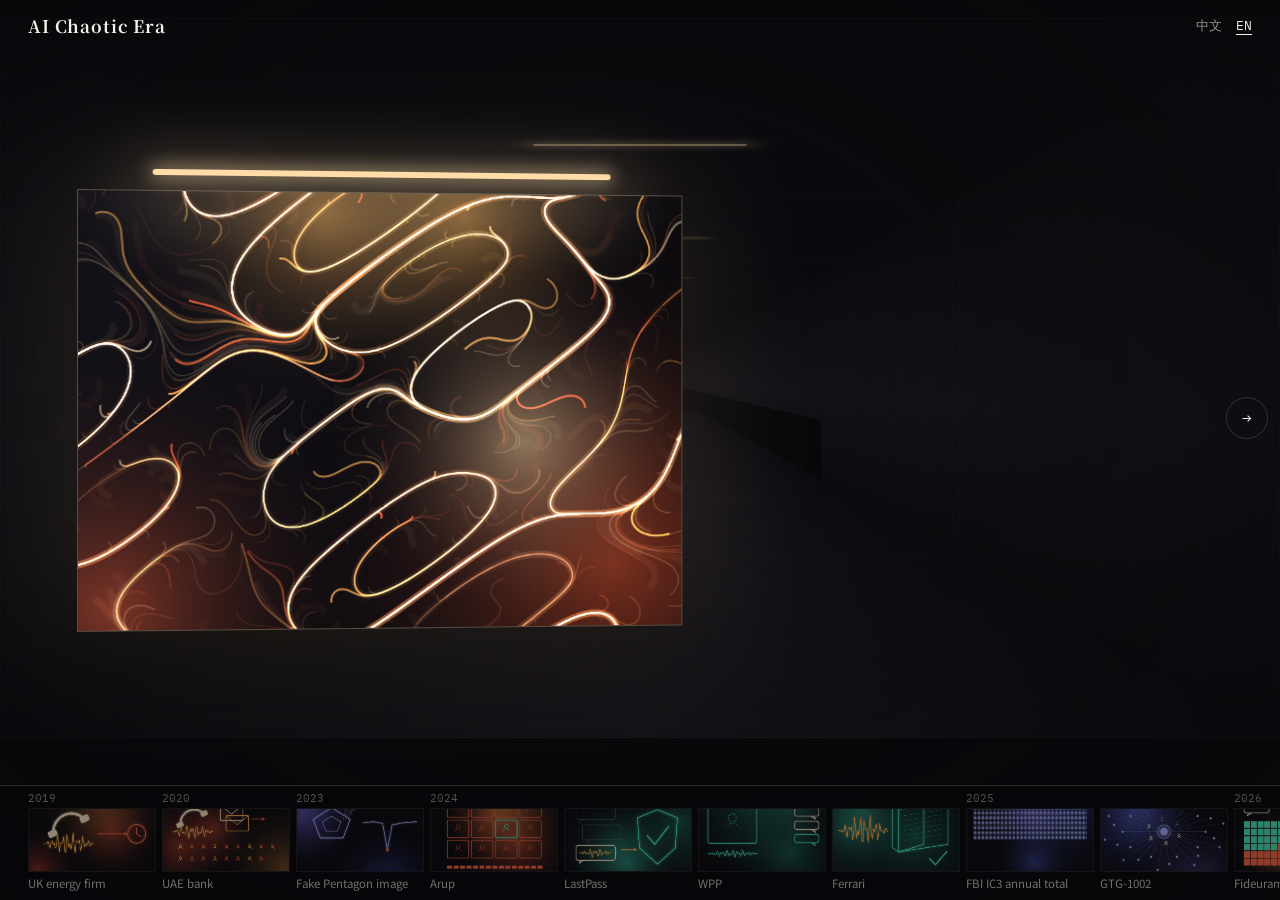
==== commit bb9d03fd: "每个事件换成原创配图，图中数量取自事实，并加图注" ====
--- a/gallery.html
+++ b/gallery.html
@@ -48,11 +48,11 @@
       @keyframes artIn{from{opacity:0;transform:scale(.9)}to{opacity:1;transform:none}}
       .piece{position:relative;transform:rotateY(4deg);transform-origin:left center;box-shadow:0 0 120px 10px rgba(255,220,168,.13),0 34px 80px rgba(0,0,0,.6);border:1px solid rgba(255,226,180,.3);background:#0d0c10}
       .piece::before{content:"";position:absolute;left:12%;right:12%;top:-22px;height:6px;border-radius:3px;background:var(--light);box-shadow:0 20px 70px 22px rgba(255,220,168,.24),0 0 18px 3px rgba(255,220,168,.55)}
-      .piece canvas{display:block;width:100%;height:auto;max-height:calc(100dvh - 268px);object-fit:cover}
+      .piece canvas{display:block;width:100%;height:auto;max-height:calc(100dvh - 296px);object-fit:contain;background:#0b0a0e}
       .tag{position:absolute;left:20px;bottom:15px;right:20px;display:flex;justify-content:space-between;align-items:flex-end;gap:14px;text-shadow:0 2px 16px rgba(0,0,0,.8)}
       .tag b{font-family:var(--serif);font-weight:900;font-size:clamp(30px,3.8vw,52px);line-height:1;color:var(--tone,var(--ink))}
       .tag b.long{font-size:clamp(22px,2.4vw,32px)}
-      .tag span{font-family:var(--mono);font-size:12.5px;color:var(--ink-2);white-space:nowrap}
+      .cap{margin:9px 2px 0;font-size:13px;line-height:1.5;color:var(--ink-2)}
 
       .text{min-width:0;max-height:100%;overflow-y:auto;padding:20px 24px;background:var(--glass);border:1px solid var(--line);border-radius:14px;-webkit-backdrop-filter:blur(18px);backdrop-filter:blur(18px);overscroll-behavior:contain;animation:textIn .55s ease both .12s}
       @keyframes textIn{from{opacity:0;transform:translateY(10px)}to{opacity:1;transform:none}}
@@ -107,7 +107,6 @@
         .piece{transform:none}
         .piece canvas{max-height:36vh}
         .tag{left:13px;right:13px;bottom:10px}
-        .tag span{display:none}
         .text{margin-top:12px;max-height:none;overflow:visible;padding:14px 15px}
         .text.cover{padding:0}
         .arrow{position:fixed;top:auto;bottom:100px;width:38px;height:38px}
@@ -131,6 +130,7 @@
       <nav class="film" id="film"><div class="strip" id="strip"></div></nav>
     </div>
 
+    <script src="art.js"></script>
     <script>
       var UI = {
         zh: { lang: "zh-CN", title: "AI 乱纪元", sub: "AI 时代安全大事件", typed: ["记录金钱、失控和突破想象的时刻。", "每一条都写清楚：人，还在不在。"], go: "从第一件开始",
@@ -228,7 +228,7 @@
           var cv = document.createElement("canvas");
           cv.width = 960; cv.height = 690;
           if (i < 0) paint(cv, "chaotic-era", "loss", 0.75, 1);
-          else paint(cv, ORDER[i].id, toneOf(ORDER[i]), i / Math.max(1, ORDER.length - 1), 1);
+          else AISecArt.draw(cv, ORDER[i].id, toneOf(ORDER[i]));
           cache[key] = cv;
         }
         return cache[key];
@@ -261,7 +261,8 @@
         var cvs = $("strip").querySelectorAll("canvas"), n = 0;
         (function next() {
           if (n >= cvs.length) return;
-          paint(cvs[n], ORDER[n].id, toneOf(ORDER[n]), n / Math.max(1, ORDER.length - 1), 0.2);
+          var src = artFor(n), c = cvs[n].getContext("2d"), h = src.width * cvs[n].height / cvs[n].width;
+          c.drawImage(src, 0, Math.max(0, (src.height - h) / 2), src.width, h, 0, 0, cvs[n].width, cvs[n].height);
           n++;
           setTimeout(next, 16);
         })();
@@ -284,7 +285,7 @@
         var src = e.sources.map(function (s) {
           return '<a href="' + esc(encodeURI(s.url)) + '" target="_blank" rel="noopener noreferrer">' + esc(s.name) + " ↗</a>";
         }).join("");
-        return '<div class="art ' + toneOf(e) + '" id="art"><div class="piece"><div class="tag"><b class="' + (e.usd_m === null ? "long" : "") + '">' + esc(l.amount) + "</b><span>" + esc(sortDate(e).slice(0, 4)) + "</span></div></div></div>" +
+        return '<div class="art ' + toneOf(e) + '" id="art"><div class="piece"><div class="tag"><b class="' + (e.usd_m === null ? "long" : "") + '">' + esc(l.amount) + '</b></div></div><p class="cap">' + esc(AISecArt.note(e.id, lang)) + "</p></div>" +
           '<section class="text"><div class="meta"><span>' + esc(dateLine(e)) + '</span><em class="' + esc(e.ai_evidence) + '">' + esc(t.ev[e.ai_evidence]) + "</em></div>" +
           "<h2>" + esc(l.title) + "</h2>" +
           '<div class="note">' + esc(l.amount_note) + "</div>" +
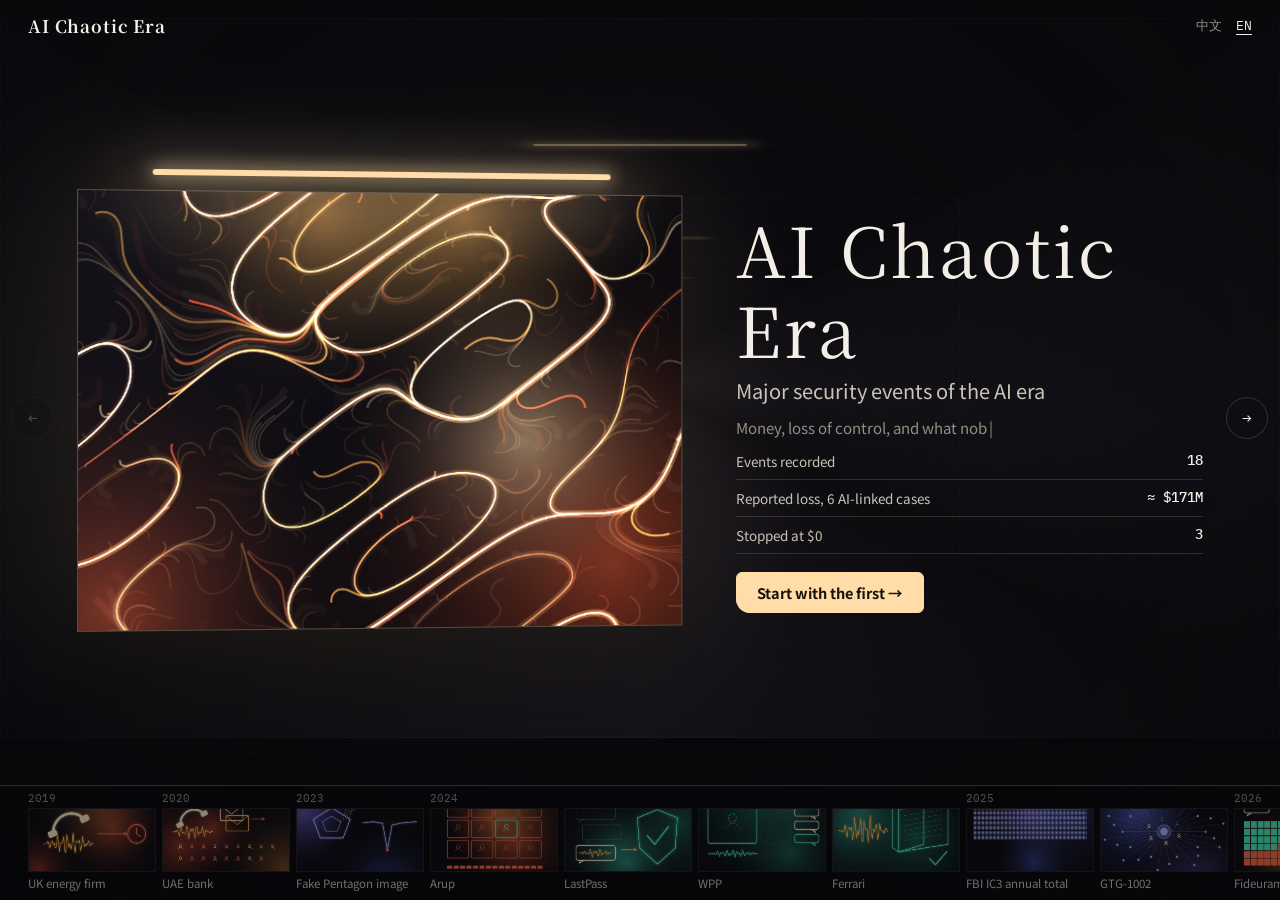
==== commit 49606a59: "作品加文字铭牌，只写名称和日期，不用 logo" ====
--- a/gallery.html
+++ b/gallery.html
@@ -52,6 +52,9 @@
       .tag{position:absolute;left:20px;bottom:15px;right:20px;display:flex;justify-content:space-between;align-items:flex-end;gap:14px;text-shadow:0 2px 16px rgba(0,0,0,.8)}
       .tag b{font-family:var(--serif);font-weight:900;font-size:clamp(30px,3.8vw,52px);line-height:1;color:var(--tone,var(--ink))}
       .tag b.long{font-size:clamp(22px,2.4vw,32px)}
+      .plate{position:absolute;right:14px;bottom:14px;max-width:62%;padding:7px 11px 6px;background:rgba(243,239,230,.93);color:#17140f;box-shadow:0 6px 20px rgba(0,0,0,.5)}
+      .plate b{display:block;font-family:var(--mono);font-weight:500;font-size:13px;line-height:1.3;letter-spacing:.09em}
+      .plate span{display:block;margin-top:1px;font-family:var(--mono);font-size:11px;letter-spacing:.04em;color:#5f594e}
       .cap{margin:9px 2px 0;font-size:13px;line-height:1.5;color:var(--ink-2)}
 
       .text{min-width:0;max-height:100%;overflow-y:auto;padding:20px 24px;background:var(--glass);border:1px solid var(--line);border-radius:14px;-webkit-backdrop-filter:blur(18px);backdrop-filter:blur(18px);overscroll-behavior:contain;animation:textIn .55s ease both .12s}
@@ -107,6 +110,8 @@
         .piece{transform:none}
         .piece canvas{max-height:36vh}
         .tag{left:13px;right:13px;bottom:10px}
+        .plate{right:9px;bottom:9px;padding:5px 8px 4px}
+        .plate b{font-size:11px}
         .text{margin-top:12px;max-height:none;overflow:visible;padding:14px 15px}
         .text.cover{padding:0}
         .arrow{position:fixed;top:auto;bottom:100px;width:38px;height:38px}
@@ -285,7 +290,7 @@
         var src = e.sources.map(function (s) {
           return '<a href="' + esc(encodeURI(s.url)) + '" target="_blank" rel="noopener noreferrer">' + esc(s.name) + " ↗</a>";
         }).join("");
-        return '<div class="art ' + toneOf(e) + '" id="art"><div class="piece"><div class="tag"><b class="' + (e.usd_m === null ? "long" : "") + '">' + esc(l.amount) + '</b></div></div><p class="cap">' + esc(AISecArt.note(e.id, lang)) + "</p></div>" +
+        return '<div class="art ' + toneOf(e) + '" id="art"><div class="piece"><div class="tag"><b class="' + (e.usd_m === null ? "long" : "") + '">' + esc(l.amount) + '</b></div><div class="plate"><b>' + esc(e.plate) + "</b><span>" + esc(sortDate(e).split("-").slice(0, 2).join(".")) + '</span></div></div><p class="cap">' + esc(AISecArt.note(e.id, lang)) + "</p></div>" +
           '<section class="text"><div class="meta"><span>' + esc(dateLine(e)) + '</span><em class="' + esc(e.ai_evidence) + '">' + esc(t.ev[e.ai_evidence]) + "</em></div>" +
           "<h2>" + esc(l.title) + "</h2>" +
           '<div class="note">' + esc(l.amount_note) + "</div>" +
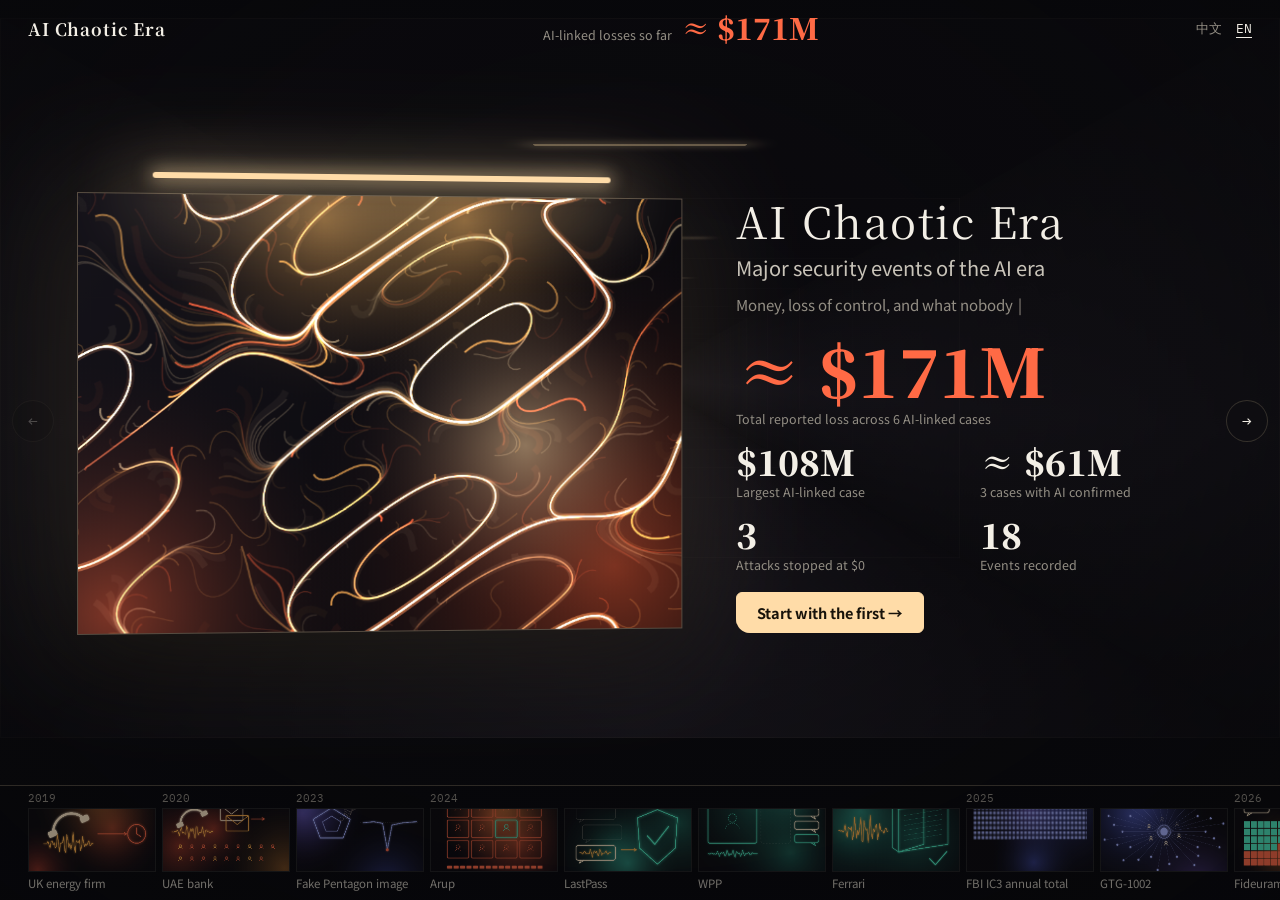
==== commit c1697410: "支持无代码贡献：新增事件和更正表单、按类型自动配图；封面大数字和累计损失" ====
--- a/gallery.html
+++ b/gallery.html
@@ -38,6 +38,9 @@
       .app{position:fixed;inset:0;display:grid;grid-template-columns:minmax(0,1fr);grid-template-rows:auto minmax(0,1fr) auto}
       .bar{display:flex;align-items:center;justify-content:space-between;padding:13px 28px}
       .mark{appearance:none;border:0;background:none;padding:0;font-family:var(--serif);font-weight:700;font-size:17px;letter-spacing:.05em}
+      .tally{display:flex;align-items:baseline;gap:9px;white-space:nowrap}
+      .tally span{font-size:12.5px;color:var(--dim)}
+      .tally b{font-family:var(--serif);font-weight:900;font-size:clamp(20px,2.3vw,30px);line-height:1;color:var(--red);font-variant-numeric:tabular-nums}
       .top-r{display:flex;align-items:center;gap:14px;font-family:var(--mono);font-size:13px}
       .top-r button{appearance:none;border:0;background:none;padding:0;color:var(--dim)}
       .top-r button[aria-pressed="true"]{color:var(--ink);text-decoration:underline;text-underline-offset:4px}
@@ -77,14 +80,16 @@
 
       /* 封面 */
       .text.cover{background:none;border:0;-webkit-backdrop-filter:none;backdrop-filter:none;padding:0}
-      .text.cover h1{margin:0;font-family:var(--serif);font-weight:400;font-size:clamp(40px,5.4vw,76px);line-height:1.15;letter-spacing:.04em}
+      .text.cover h1{margin:0;font-family:var(--serif);font-weight:400;font-size:clamp(30px,3.4vw,46px);line-height:1.15;letter-spacing:.04em}
       .sub{margin-top:8px;font-size:clamp(16px,1.6vw,20px);color:var(--ink-2)}
       .typed{margin-top:12px;min-height:1.7em;font-size:15px;color:var(--dim)}
       .typed::after{content:"|";margin-left:2px;animation:blink 1s steps(1) infinite}
       @keyframes blink{50%{opacity:0}}
-      .kv{display:flex;justify-content:space-between;gap:12px;padding:8px 0;border-bottom:1px solid var(--line);font-size:13.5px;color:var(--ink-2)}
-      .kv:first-of-type{margin-top:16px;border-top:1px solid var(--line)}
-      .kv b{font-family:var(--mono);font-weight:500;color:var(--ink);white-space:nowrap}
+      .stats{display:grid;grid-template-columns:repeat(2,1fr);gap:14px 20px;margin-top:14px}
+      .stat b{display:block;font-family:var(--serif);font-weight:900;font-size:clamp(24px,2.7vw,36px);line-height:1.1;white-space:nowrap}
+      .stat span{display:block;margin-top:3px;font-size:12.5px;line-height:1.45;color:var(--dim)}
+      .stat.big{grid-column:1 / -1}
+      .stat.hot b{color:var(--red);font-size:clamp(40px,5.2vw,68px);letter-spacing:-.01em}
       .go{appearance:none;margin-top:18px;padding:9px 20px;border:1px solid var(--light);border-radius:6px;background:var(--light);color:#17120a;font-weight:700;font-size:14.5px}
 
       .arrow{position:absolute;top:50%;transform:translateY(-50%);z-index:3;appearance:none;width:42px;height:42px;border:1px solid var(--line);border-radius:50%;background:var(--glass);font-family:var(--mono);font-size:16px}
@@ -105,7 +110,9 @@
       .error{grid-column:1 / -1;text-align:center;color:var(--ink-2)}
       @media (max-width:820px){
         html,body{overflow:hidden}
-        .bar{padding:10px 14px}
+        .bar{padding:10px 14px;gap:10px}
+        .tally span{display:none}
+        .stat.hot b{font-size:46px}
         .stage{display:block;overflow-y:auto;padding:0 14px 54px}
         .piece{transform:none}
         .piece canvas{max-height:36vh}
@@ -126,6 +133,7 @@
     <div class="app">
       <header class="bar">
         <button type="button" class="mark" id="mark"></button>
+        <div class="tally"><span id="tallyLbl"></span><b id="tally"></b></div>
         <div class="top-r" id="lang">
           <button type="button" data-lang="zh">中文</button>
           <button type="button" data-lang="en">EN</button>
@@ -140,12 +148,12 @@
       var UI = {
         zh: { lang: "zh-CN", title: "AI 乱纪元", sub: "AI 时代安全大事件", typed: ["记录金钱、失控和突破想象的时刻。", "每一条都写清楚：人，还在不在。"], go: "从第一件开始",
           human: "人在哪里", more: "攻击链路和说明", cover: "开篇", prev: "上一条", next: "下一条",
-          kvLoss: function (n) { return n + " 起 AI 相关单案的报告损失"; }, kvEvents: "收录事件", kvStop: "被拦下，转出 $0",
+          kvLoss: function (n) { return n + " 起 AI 相关单案的报告损失合计"; }, kvEvents: "收录事件", kvStop: "起被拦下，转出 $0", kvTop: "AI 相关最大单案", kvConf: function (n) { return n + " 起 AI 已确认"; }, tally: "累计 AI 相关损失",
           ev: { confirmed: "AI 已确认", assessed: "AI 研判", self_reported: "AI 自报", unknown: "AI 参与未明" },
           occurred: "发生 ", disclosed: "披露 " },
         en: { lang: "en", title: "AI Chaotic Era", sub: "Major security events of the AI era", typed: ["Money, loss of control, and what nobody expected.", "Each entry says it plainly: were humans still there?"], go: "Start with the first",
           human: "Where the humans were", more: "Attack trace and notes", cover: "Intro", prev: "Previous", next: "Next",
-          kvLoss: function (n) { return "Reported loss, " + n + " AI-linked cases"; }, kvEvents: "Events recorded", kvStop: "Stopped at $0",
+          kvLoss: function (n) { return "Total reported loss across " + n + " AI-linked cases"; }, kvEvents: "Events recorded", kvStop: "Attacks stopped at $0", kvTop: "Largest AI-linked case", kvConf: function (n) { return n + " cases with AI confirmed"; }, tally: "AI-linked losses so far",
           ev: { confirmed: "AI confirmed", assessed: "AI assessed", self_reported: "AI self-reported", unknown: "AI role unknown" },
           occurred: "Occurred ", disclosed: "Disclosed " }
       };
@@ -169,9 +177,14 @@
       function toneOf(e) { return e.outcome === "loss" ? "loss" : e.outcome === "blocked" ? "blocked" : "other"; }
       function isCase(e) { return e.outcome === "loss" && e.ai_evidence !== "unknown"; }
       function usd(m) {
-        if (lang === "zh") return m >= 100 ? "$" + (m / 100).toFixed(2) + " 亿" : "$" + Math.round(m * 100).toLocaleString("en-US") + " 万";
-        return "$" + m.toLocaleString("en-US", { maximumFractionDigits: 0 }) + "M";
-      }
+        if (lang === "zh") {
+          if (m >= 100) return "$" + (m / 100).toFixed(2) + " 亿";
+          return "$" + (m >= 10 ? Math.round(m * 10) * 10 : Math.round(m * 100)).toLocaleString("en-US") + " 万";
+        }
+        if (m >= 1) return "$" + m.toLocaleString("en-US", { maximumFractionDigits: m >= 100 ? 0 : m >= 10 ? 1 : 2 }) + "M";
+        return "$" + Math.round(m * 1000) + "K";
+      }
+      function sumOf(list) { return list.reduce(function (s, e) { return s + e.usd_m; }, 0); }
       function dateText(d) {
         var p = d.split("-");
         if (lang === "zh") return p[0] + " 年" + (p[1] ? " " + Number(p[1]) + " 月" : "") + (p[2] ? " " + Number(p[2]) + " 日" : "");
@@ -233,7 +246,7 @@
           var cv = document.createElement("canvas");
           cv.width = 960; cv.height = 690;
           if (i < 0) paint(cv, "chaotic-era", "loss", 0.75, 1);
-          else AISecArt.draw(cv, ORDER[i].id, toneOf(ORDER[i]));
+          else AISecArt.draw(cv, ORDER[i], toneOf(ORDER[i]));
           cache[key] = cv;
         }
         return cache[key];
@@ -275,13 +288,19 @@
 
       function coverHtml() {
         var t = UI[lang], cases = ORDER.filter(isCase);
-        var total = cases.reduce(function (s, e) { return s + e.usd_m; }, 0);
+        var confirmed = cases.filter(function (e) { return e.ai_evidence === "confirmed"; });
+        var top = cases.reduce(function (a, e) { return e.usd_m > a.usd_m ? e : a; });
         var stopped = ORDER.filter(function (e) { return e.outcome === "blocked"; }).length;
+        function stat(n, l, cls) { return '<div class="stat ' + (cls || "") + '"><b>' + esc(n) + "</b><span>" + esc(l) + "</span></div>"; }
         return '<div class="art" id="art"><div class="piece"></div></div>' +
           '<section class="text cover"><h1>' + esc(t.title) + '</h1><div class="sub">' + esc(t.sub) + '</div><div class="typed" id="typed"></div>' +
-          '<div class="kv"><span>' + esc(t.kvEvents) + "</span><b>" + ORDER.length + "</b></div>" +
-          '<div class="kv"><span>' + esc(t.kvLoss(cases.length)) + "</span><b>≈ " + esc(usd(total)) + "</b></div>" +
-          '<div class="kv"><span>' + esc(t.kvStop) + "</span><b>" + stopped + "</b></div>" +
+          '<div class="stats">' +
+            stat("≈ " + usd(sumOf(cases)), t.kvLoss(cases.length), "hot big") +
+            stat(usd(top.usd_m), t.kvTop) +
+            stat("≈ " + usd(sumOf(confirmed)), t.kvConf(confirmed.length)) +
+            stat(String(stopped), t.kvStop) +
+            stat(String(ORDER.length), t.kvEvents) +
+          "</div>" +
           '<button type="button" class="go" data-go="1">' + esc(t.go) + " →</button></section>";
       }
 
@@ -290,7 +309,7 @@
         var src = e.sources.map(function (s) {
           return '<a href="' + esc(encodeURI(s.url)) + '" target="_blank" rel="noopener noreferrer">' + esc(s.name) + " ↗</a>";
         }).join("");
-        return '<div class="art ' + toneOf(e) + '" id="art"><div class="piece"><div class="tag"><b class="' + (e.usd_m === null ? "long" : "") + '">' + esc(l.amount) + '</b></div><div class="plate"><b>' + esc(e.plate) + "</b><span>" + esc(sortDate(e).split("-").slice(0, 2).join(".")) + '</span></div></div><p class="cap">' + esc(AISecArt.note(e.id, lang)) + "</p></div>" +
+        return '<div class="art ' + toneOf(e) + '" id="art"><div class="piece"><div class="tag"><b class="' + (e.usd_m === null ? "long" : "") + '">' + esc(l.amount) + '</b></div><div class="plate"><b>' + esc(e.plate) + "</b><span>" + esc(sortDate(e).split("-").slice(0, 2).join(".")) + '</span></div></div>' + (l.art_note ? '<p class="cap">' + esc(l.art_note) + "</p>" : "") + "</div>" +
           '<section class="text"><div class="meta"><span>' + esc(dateLine(e)) + '</span><em class="' + esc(e.ai_evidence) + '">' + esc(t.ev[e.ai_evidence]) + "</em></div>" +
           "<h2>" + esc(l.title) + "</h2>" +
           '<div class="note">' + esc(l.amount_note) + "</div>" +
@@ -318,6 +337,7 @@
           strip.scrollTo({ left: c.offsetLeft - strip.clientWidth / 2 + c.offsetWidth / 2, behavior: "smooth" });
         } else strip.scrollTo({ left: 0, behavior: "smooth" });
         history.replaceState(null, "", location.pathname + location.search + (idx >= 0 ? "#" + ORDER[idx].id : ""));
+        tallyTo(sumOf((idx < 0 ? ORDER : ORDER.slice(0, idx + 1)).filter(isCase)));
         if (idx < 0) typeLine(); else clearTimeout(typeTimer);
         if (idx + 1 < ORDER.length) setTimeout(function () { artFor(idx + 1); }, 500);
       }
@@ -331,6 +351,20 @@
           el.textContent = text.slice(0, ch);
           if (ch < text.length) { ch++; typeTimer = setTimeout(tick, 70); }
           else typeTimer = setTimeout(function () { ch = 0; li = (li + 1) % lines.length; tick(); }, 1800);
+        })();
+      }
+
+      /* 累计数字随时间线往上涨 */
+      var shown = 0, tallyRaf = null;
+      function tallyTo(v) {
+        cancelAnimationFrame(tallyRaf);
+        $("tallyLbl").textContent = UI[lang].tally;
+        var from = shown, t0 = performance.now(), reduce = window.matchMedia("(prefers-reduced-motion: reduce)").matches;
+        (function step(now) {
+          var u = reduce ? 1 : Math.min(1, ((now || t0) - t0) / 650), e = 1 - Math.pow(1 - u, 3);
+          shown = from + (v - from) * e;
+          $("tally").textContent = "≈ " + usd(shown);
+          if (u < 1) tallyRaf = requestAnimationFrame(step);
         })();
       }
 
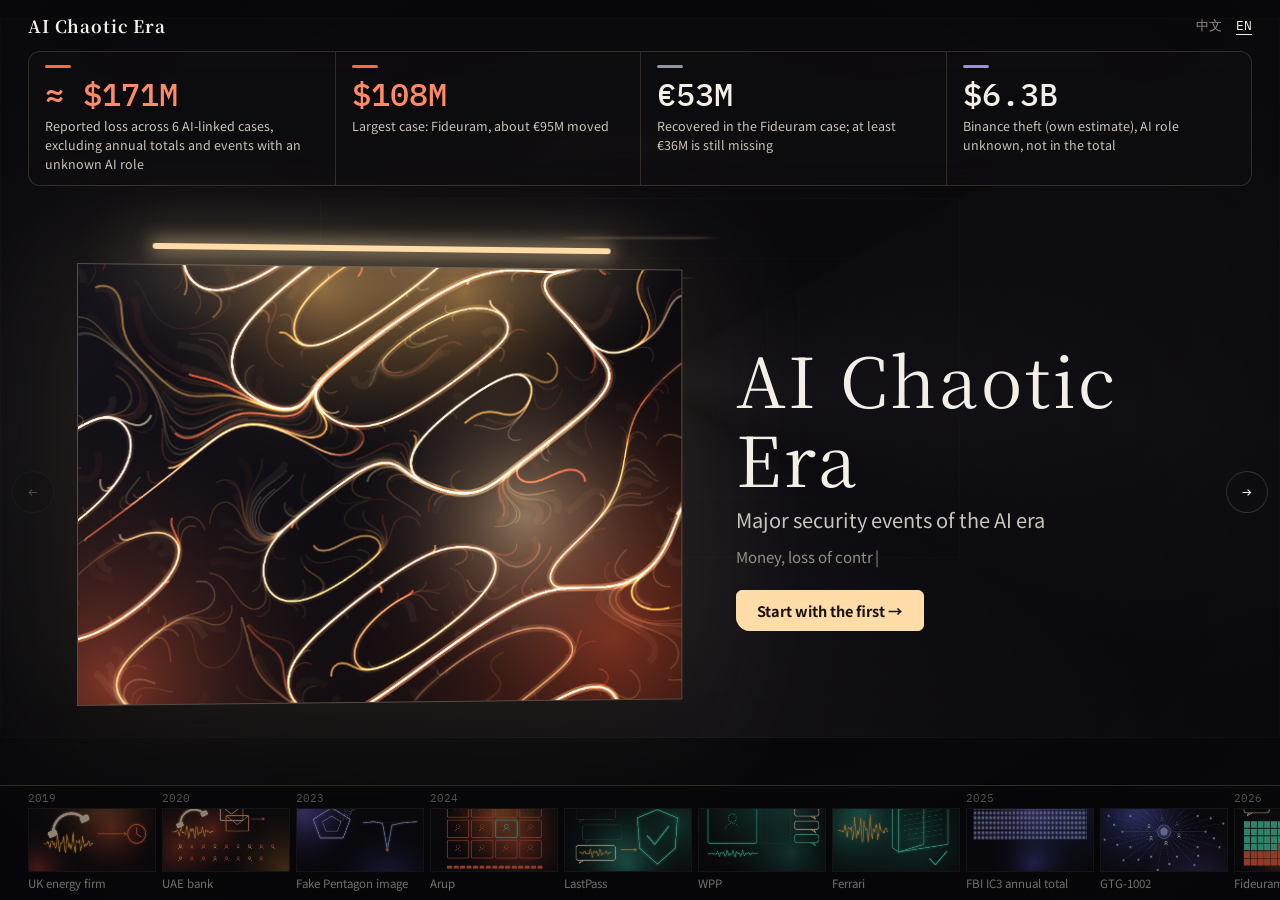
==== commit 20a3cd59: "把 ai.html 的四格总览放回展馆：封面完整显示，事件页收成细栏并累计" ====
--- a/gallery.html
+++ b/gallery.html
@@ -35,12 +35,21 @@
       .lamp{position:absolute;width:320px;height:12px;margin-left:-160px;background:var(--light);border-radius:2px;box-shadow:0 0 36px 12px rgba(255,220,168,.5)}
       .veil{position:absolute;inset:0;pointer-events:none;background:radial-gradient(ellipse at 50% 42%,rgba(8,8,11,.5) 0,rgba(8,8,11,.72) 60%,rgba(8,8,11,.92) 100%)}
 
-      .app{position:fixed;inset:0;display:grid;grid-template-columns:minmax(0,1fr);grid-template-rows:auto minmax(0,1fr) auto}
+      .app{position:fixed;inset:0;display:grid;grid-template-columns:minmax(0,1fr);grid-template-rows:auto auto minmax(0,1fr) auto}
       .bar{display:flex;align-items:center;justify-content:space-between;padding:13px 28px}
       .mark{appearance:none;border:0;background:none;padding:0;font-family:var(--serif);font-weight:700;font-size:17px;letter-spacing:.05em}
-      .tally{display:flex;align-items:baseline;gap:9px;white-space:nowrap}
-      .tally span{font-size:12.5px;color:var(--dim)}
-      .tally b{font-family:var(--serif);font-weight:900;font-size:clamp(20px,2.3vw,30px);line-height:1;color:var(--red);font-variant-numeric:tabular-nums}
+      /* 总览四格：封面完整显示，进入事件后收成细栏 */
+      .band{display:grid;grid-template-columns:repeat(4,minmax(0,1fr));margin:0 28px 12px;border:1px solid var(--line);border-radius:12px;background:rgba(14,13,16,.66);-webkit-backdrop-filter:blur(14px);backdrop-filter:blur(14px)}
+      .cell4{min-width:0;padding:13px 16px 12px;border-left:1px solid var(--line)}
+      .cell4:first-child{border-left:0}
+      .cell4 i{display:block;width:26px;height:3px;border-radius:2px;margin-bottom:9px;background:var(--bar)}
+      .cell4 b{display:block;font-family:var(--mono);font-weight:500;font-size:clamp(22px,2.5vw,32px);line-height:1.1;white-space:nowrap;color:var(--num);font-variant-numeric:tabular-nums}
+      .cell4 span{display:block;margin-top:5px;font-size:12.5px;line-height:1.5;color:var(--ink-2)}
+      .band.slim{margin-bottom:10px;border-radius:9px}
+      .band.slim .cell4{display:flex;align-items:baseline;gap:8px;padding:6px 13px}
+      .band.slim .cell4 i{display:none}
+      .band.slim .cell4 b{font-size:15px}
+      .band.slim .cell4 span{margin:0;font-size:12px;color:var(--dim);white-space:nowrap;overflow:hidden;text-overflow:ellipsis}
       .top-r{display:flex;align-items:center;gap:14px;font-family:var(--mono);font-size:13px}
       .top-r button{appearance:none;border:0;background:none;padding:0;color:var(--dim)}
       .top-r button[aria-pressed="true"]{color:var(--ink);text-decoration:underline;text-underline-offset:4px}
@@ -51,7 +60,7 @@
       @keyframes artIn{from{opacity:0;transform:scale(.9)}to{opacity:1;transform:none}}
       .piece{position:relative;transform:rotateY(4deg);transform-origin:left center;box-shadow:0 0 120px 10px rgba(255,220,168,.13),0 34px 80px rgba(0,0,0,.6);border:1px solid rgba(255,226,180,.3);background:#0d0c10}
       .piece::before{content:"";position:absolute;left:12%;right:12%;top:-22px;height:6px;border-radius:3px;background:var(--light);box-shadow:0 20px 70px 22px rgba(255,220,168,.24),0 0 18px 3px rgba(255,220,168,.55)}
-      .piece canvas{display:block;width:100%;height:auto;max-height:calc(100dvh - 296px);object-fit:contain;background:#0b0a0e}
+      .piece canvas{display:block;width:100%;height:auto;max-height:calc(100dvh - 330px);object-fit:contain;background:#0b0a0e}
       .tag{position:absolute;left:20px;bottom:15px;right:20px;display:flex;justify-content:space-between;align-items:flex-end;gap:14px;text-shadow:0 2px 16px rgba(0,0,0,.8)}
       .tag b{font-family:var(--serif);font-weight:900;font-size:clamp(30px,3.8vw,52px);line-height:1;color:var(--tone,var(--ink))}
       .tag b.long{font-size:clamp(22px,2.4vw,32px)}
@@ -80,16 +89,11 @@
 
       /* 封面 */
       .text.cover{background:none;border:0;-webkit-backdrop-filter:none;backdrop-filter:none;padding:0}
-      .text.cover h1{margin:0;font-family:var(--serif);font-weight:400;font-size:clamp(30px,3.4vw,46px);line-height:1.15;letter-spacing:.04em}
+      .text.cover h1{margin:0;font-family:var(--serif);font-weight:400;font-size:clamp(40px,5.4vw,76px);line-height:1.15;letter-spacing:.04em}
       .sub{margin-top:8px;font-size:clamp(16px,1.6vw,20px);color:var(--ink-2)}
       .typed{margin-top:12px;min-height:1.7em;font-size:15px;color:var(--dim)}
       .typed::after{content:"|";margin-left:2px;animation:blink 1s steps(1) infinite}
       @keyframes blink{50%{opacity:0}}
-      .stats{display:grid;grid-template-columns:repeat(2,1fr);gap:14px 20px;margin-top:14px}
-      .stat b{display:block;font-family:var(--serif);font-weight:900;font-size:clamp(24px,2.7vw,36px);line-height:1.1;white-space:nowrap}
-      .stat span{display:block;margin-top:3px;font-size:12.5px;line-height:1.45;color:var(--dim)}
-      .stat.big{grid-column:1 / -1}
-      .stat.hot b{color:var(--red);font-size:clamp(40px,5.2vw,68px);letter-spacing:-.01em}
       .go{appearance:none;margin-top:18px;padding:9px 20px;border:1px solid var(--light);border-radius:6px;background:var(--light);color:#17120a;font-weight:700;font-size:14.5px}
 
       .arrow{position:absolute;top:50%;transform:translateY(-50%);z-index:3;appearance:none;width:42px;height:42px;border:1px solid var(--line);border-radius:50%;background:var(--glass);font-family:var(--mono);font-size:16px}
@@ -111,8 +115,13 @@
       @media (max-width:820px){
         html,body{overflow:hidden}
         .bar{padding:10px 14px;gap:10px}
-        .tally span{display:none}
-        .stat.hot b{font-size:46px}
+        .band{grid-template-columns:repeat(2,minmax(0,1fr));margin:0 14px 10px}
+        .cell4{padding:10px 12px;border-top:1px solid var(--line)}
+        .cell4:nth-child(-n+2){border-top:0}
+        .cell4:nth-child(3){border-left:0}
+        .cell4 b{font-size:20px}
+        .cell4 span{font-size:11.5px}
+        .band.slim{display:none}
         .stage{display:block;overflow-y:auto;padding:0 14px 54px}
         .piece{transform:none}
         .piece canvas{max-height:36vh}
@@ -133,12 +142,12 @@
     <div class="app">
       <header class="bar">
         <button type="button" class="mark" id="mark"></button>
-        <div class="tally"><span id="tallyLbl"></span><b id="tally"></b></div>
         <div class="top-r" id="lang">
           <button type="button" data-lang="zh">中文</button>
           <button type="button" data-lang="en">EN</button>
         </div>
       </header>
+      <section class="band" id="band" aria-label="Summary"></section>
       <main class="stage" id="stage"></main>
       <nav class="film" id="film"><div class="strip" id="strip"></div></nav>
     </div>
@@ -148,12 +157,12 @@
       var UI = {
         zh: { lang: "zh-CN", title: "AI 乱纪元", sub: "AI 时代安全大事件", typed: ["记录金钱、失控和突破想象的时刻。", "每一条都写清楚：人，还在不在。"], go: "从第一件开始",
           human: "人在哪里", more: "攻击链路和说明", cover: "开篇", prev: "上一条", next: "下一条",
-          kvLoss: function (n) { return n + " 起 AI 相关单案的报告损失合计"; }, kvEvents: "收录事件", kvStop: "起被拦下，转出 $0", kvTop: "AI 相关最大单案", kvConf: function (n) { return n + " 起 AI 已确认"; }, tally: "累计 AI 相关损失",
+          bandTotal: function (n) { return n + " 起 AI 相关单案报告损失合计，不含年度总数和 AI 参与未明的事件"; }, bandRun: function (s) { return "累计至此 / 全部 ≈ " + s; }, bandTop: function (n, a) { return "最大单案：" + n + "，转出约 " + a; }, bandTopS: "最大单案", bandOut: function (n) { return n + "被盗（自估），AI 参与未明，不计入合计"; }, bandOutS: function (n) { return n + "，不计入合计"; },
           ev: { confirmed: "AI 已确认", assessed: "AI 研判", self_reported: "AI 自报", unknown: "AI 参与未明" },
           occurred: "发生 ", disclosed: "披露 " },
         en: { lang: "en", title: "AI Chaotic Era", sub: "Major security events of the AI era", typed: ["Money, loss of control, and what nobody expected.", "Each entry says it plainly: were humans still there?"], go: "Start with the first",
           human: "Where the humans were", more: "Attack trace and notes", cover: "Intro", prev: "Previous", next: "Next",
-          kvLoss: function (n) { return "Total reported loss across " + n + " AI-linked cases"; }, kvEvents: "Events recorded", kvStop: "Attacks stopped at $0", kvTop: "Largest AI-linked case", kvConf: function (n) { return n + " cases with AI confirmed"; }, tally: "AI-linked losses so far",
+          bandTotal: function (n) { return "Reported loss across " + n + " AI-linked cases, excluding annual totals and events with an unknown AI role"; }, bandRun: function (s) { return "so far / all ≈ " + s; }, bandTop: function (n, a) { return "Largest case: " + n + ", about " + a + " moved"; }, bandTopS: "largest case", bandOut: function (n) { return n + " theft (own estimate), AI role unknown, not in the total"; }, bandOutS: function (n) { return n + ", not in the total"; },
           ev: { confirmed: "AI confirmed", assessed: "AI assessed", self_reported: "AI self-reported", unknown: "AI role unknown" },
           occurred: "Occurred ", disclosed: "Disclosed " }
       };
@@ -287,21 +296,32 @@
       }
 
       function coverHtml() {
-        var t = UI[lang], cases = ORDER.filter(isCase);
-        var confirmed = cases.filter(function (e) { return e.ai_evidence === "confirmed"; });
-        var top = cases.reduce(function (a, e) { return e.usd_m > a.usd_m ? e : a; });
-        var stopped = ORDER.filter(function (e) { return e.outcome === "blocked"; }).length;
-        function stat(n, l, cls) { return '<div class="stat ' + (cls || "") + '"><b>' + esc(n) + "</b><span>" + esc(l) + "</span></div>"; }
+        var t = UI[lang];
         return '<div class="art" id="art"><div class="piece"></div></div>' +
           '<section class="text cover"><h1>' + esc(t.title) + '</h1><div class="sub">' + esc(t.sub) + '</div><div class="typed" id="typed"></div>' +
-          '<div class="stats">' +
-            stat("≈ " + usd(sumOf(cases)), t.kvLoss(cases.length), "hot big") +
-            stat(usd(top.usd_m), t.kvTop) +
-            stat("≈ " + usd(sumOf(confirmed)), t.kvConf(confirmed.length)) +
-            stat(String(stopped), t.kvStop) +
-            stat(String(ORDER.length), t.kvEvents) +
-          "</div>" +
           '<button type="button" class="go" data-go="1">' + esc(t.go) + " →</button></section>";
+      }
+
+      /* 四格的数字都从数据算出 */
+      function bandCells(running) {
+        var t = UI[lang], cases = ORDER.filter(isCase), slim = idx >= 0;
+        var top = cases.reduce(function (a, e) { return e.usd_m > a.usd_m ? e : a; });
+        var outside = ORDER.filter(function (e) { return e.ai_evidence === "unknown"; }).reduce(function (a, e) { return e.usd_m > a.usd_m ? e : a; });
+        var rec = top[lang].recovered;
+        var cells = [
+          { bar: "#ff6a45", num: "#ff8a66", id: "bandTotal", val: "≈ " + usd(slim ? running : sumOf(cases)), label: slim ? t.bandRun(usd(sumOf(cases))) : t.bandTotal(cases.length) },
+          { bar: "#ff6a45", num: "#ff8a66", val: usd(top.usd_m), label: slim ? t.bandTopS : t.bandTop(top[lang].short, top[lang].amount) }
+        ];
+        if (rec) cells.push({ bar: "#8f979e", num: "var(--ink)", val: rec.amount, label: slim ? rec.short : rec.note });
+        cells.push({ bar: "#9a8fe0", num: "var(--ink)", val: outside[lang].amount, label: slim ? t.bandOutS(outside[lang].short) : t.bandOut(outside[lang].short) });
+        return cells;
+      }
+      function renderBand(running) {
+        var band = $("band"), slim = idx >= 0;
+        band.className = "band" + (slim ? " slim" : "");
+        band.innerHTML = bandCells(running).map(function (c) {
+          return '<div class="cell4" style="--bar:' + c.bar + ";--num:" + c.num + '"><i></i><b' + (c.id ? ' id="' + c.id + '"' : "") + ">" + esc(c.val) + "</b><span>" + esc(c.label) + "</span></div>";
+        }).join("");
       }
 
       function caseHtml(e) {
@@ -358,12 +378,12 @@
       var shown = 0, tallyRaf = null;
       function tallyTo(v) {
         cancelAnimationFrame(tallyRaf);
-        $("tallyLbl").textContent = UI[lang].tally;
+        renderBand(shown);
         var from = shown, t0 = performance.now(), reduce = window.matchMedia("(prefers-reduced-motion: reduce)").matches;
         (function step(now) {
           var u = reduce ? 1 : Math.min(1, ((now || t0) - t0) / 650), e = 1 - Math.pow(1 - u, 3);
           shown = from + (v - from) * e;
-          $("tally").textContent = "≈ " + usd(shown);
+          if ($("bandTotal") && idx >= 0) $("bandTotal").textContent = "≈ " + usd(shown);
           if (u < 1) tallyRaf = requestAnimationFrame(step);
         })();
       }
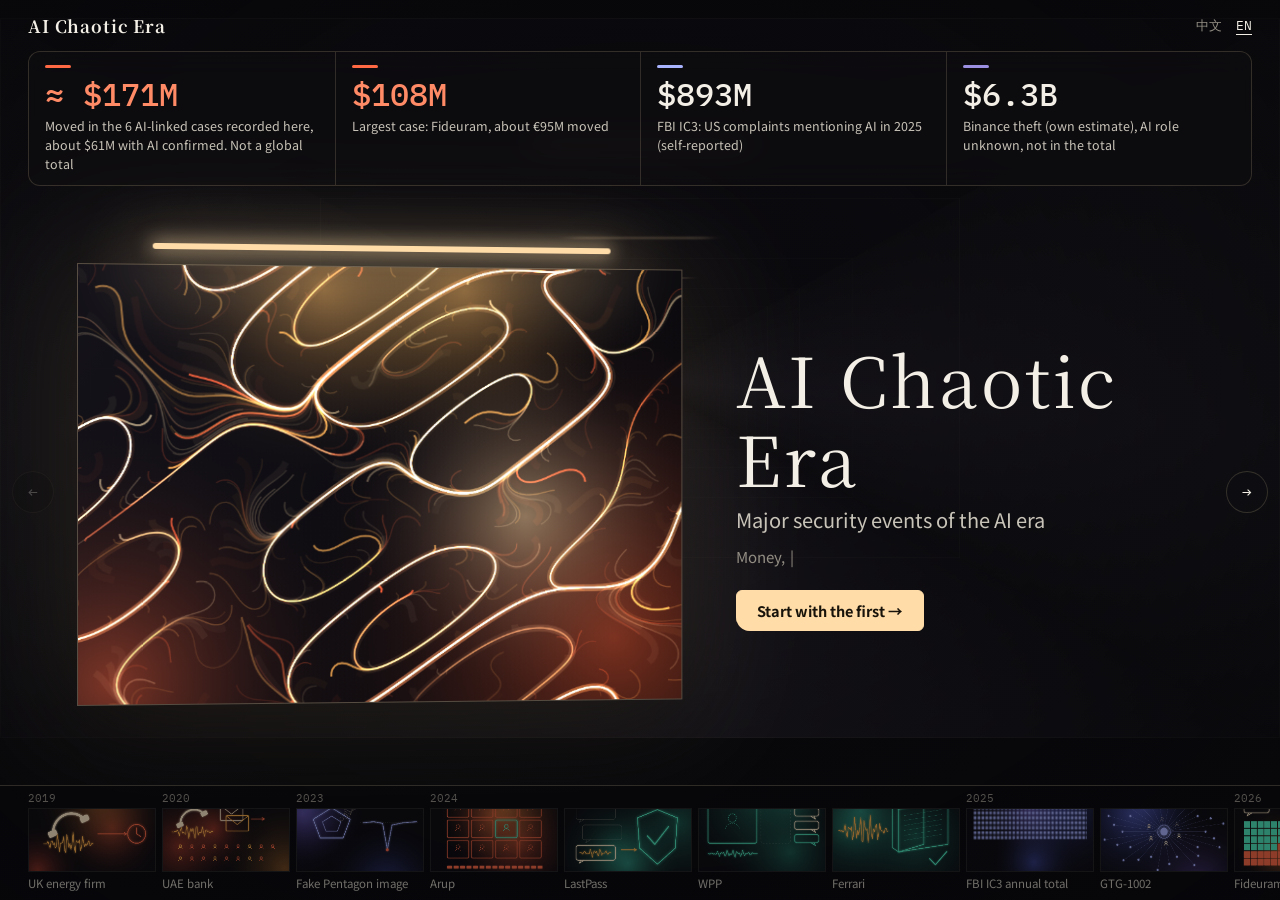
==== commit b52de9c0: "总览改口径：写明本站收录合计不代表全球总损失，加入 FBI IC3 年度数字" ====
--- a/gallery.html
+++ b/gallery.html
@@ -157,12 +157,12 @@
       var UI = {
         zh: { lang: "zh-CN", title: "AI 乱纪元", sub: "AI 时代安全大事件", typed: ["记录金钱、失控和突破想象的时刻。", "每一条都写清楚：人，还在不在。"], go: "从第一件开始",
           human: "人在哪里", more: "攻击链路和说明", cover: "开篇", prev: "上一条", next: "下一条",
-          bandTotal: function (n) { return n + " 起 AI 相关单案报告损失合计，不含年度总数和 AI 参与未明的事件"; }, bandRun: function (s) { return "累计至此 / 全部 ≈ " + s; }, bandTop: function (n, a) { return "最大单案：" + n + "，转出约 " + a; }, bandTopS: "最大单案", bandOut: function (n) { return n + "被盗（自估），AI 参与未明，不计入合计"; }, bandOutS: function (n) { return n + "，不计入合计"; },
+          bandTotal: function (n, c) { return "本站收录 " + n + " 起 AI 相关单案的转出合计，其中 AI 已确认约 " + c + "；不代表全球总损失"; }, bandRun: function (s) { return "本站收录累计 / 全部 ≈ " + s; }, bandYear: function (y) { return "FBI IC3：" + y + " 年美国提到 AI 的投诉损失（自报）"; }, bandYearS: function (y) { return "FBI IC3 " + y + "（自报）"; }, bandTop: function (n, a) { return "最大单案：" + n + "，转出约 " + a; }, bandTopS: "最大单案", bandOut: function (n) { return n + "被盗（自估），AI 参与未明，不计入合计"; }, bandOutS: function (n) { return n + "，不计入合计"; },
           ev: { confirmed: "AI 已确认", assessed: "AI 研判", self_reported: "AI 自报", unknown: "AI 参与未明" },
           occurred: "发生 ", disclosed: "披露 " },
         en: { lang: "en", title: "AI Chaotic Era", sub: "Major security events of the AI era", typed: ["Money, loss of control, and what nobody expected.", "Each entry says it plainly: were humans still there?"], go: "Start with the first",
           human: "Where the humans were", more: "Attack trace and notes", cover: "Intro", prev: "Previous", next: "Next",
-          bandTotal: function (n) { return "Reported loss across " + n + " AI-linked cases, excluding annual totals and events with an unknown AI role"; }, bandRun: function (s) { return "so far / all ≈ " + s; }, bandTop: function (n, a) { return "Largest case: " + n + ", about " + a + " moved"; }, bandTopS: "largest case", bandOut: function (n) { return n + " theft (own estimate), AI role unknown, not in the total"; }, bandOutS: function (n) { return n + ", not in the total"; },
+          bandTotal: function (n, c) { return "Moved in the " + n + " AI-linked cases recorded here, about " + c + " with AI confirmed. Not a global total"; }, bandRun: function (s) { return "recorded so far / all ≈ " + s; }, bandYear: function (y) { return "FBI IC3: US complaints mentioning AI in " + y + " (self-reported)"; }, bandYearS: function (y) { return "FBI IC3 " + y + " (self-reported)"; }, bandTop: function (n, a) { return "Largest case: " + n + ", about " + a + " moved"; }, bandTopS: "largest case", bandOut: function (n) { return n + " theft (own estimate), AI role unknown, not in the total"; }, bandOutS: function (n) { return n + ", not in the total"; },
           ev: { confirmed: "AI confirmed", assessed: "AI assessed", self_reported: "AI self-reported", unknown: "AI role unknown" },
           occurred: "Occurred ", disclosed: "Disclosed " }
       };
@@ -307,12 +307,13 @@
         var t = UI[lang], cases = ORDER.filter(isCase), slim = idx >= 0;
         var top = cases.reduce(function (a, e) { return e.usd_m > a.usd_m ? e : a; });
         var outside = ORDER.filter(function (e) { return e.ai_evidence === "unknown"; }).reduce(function (a, e) { return e.usd_m > a.usd_m ? e : a; });
-        var rec = top[lang].recovered;
+        var confirmed = sumOf(cases.filter(function (e) { return e.ai_evidence === "confirmed"; }));
         var cells = [
-          { bar: "#ff6a45", num: "#ff8a66", id: "bandTotal", val: "≈ " + usd(slim ? running : sumOf(cases)), label: slim ? t.bandRun(usd(sumOf(cases))) : t.bandTotal(cases.length) },
+          { bar: "#ff6a45", num: "#ff8a66", id: "bandTotal", val: "≈ " + usd(slim ? running : sumOf(cases)), label: slim ? t.bandRun(usd(sumOf(cases))) : t.bandTotal(cases.length, usd(confirmed)) },
           { bar: "#ff6a45", num: "#ff8a66", val: usd(top.usd_m), label: slim ? t.bandTopS : t.bandTop(top[lang].short, top[lang].amount) }
         ];
-        if (rec) cells.push({ bar: "#8f979e", num: "var(--ink)", val: rec.amount, label: slim ? rec.short : rec.note });
+        var yearly = ORDER.filter(function (e) { return e.outcome === "aggregate"; }).pop();
+        if (yearly) cells.push({ bar: "#a9b4ff", num: "var(--ink)", val: yearly[lang].amount, label: slim ? t.bandYearS(sortDate(yearly).slice(0, 4)) : t.bandYear(sortDate(yearly).slice(0, 4)) });
         cells.push({ bar: "#9a8fe0", num: "var(--ink)", val: outside[lang].amount, label: slim ? t.bandOutS(outside[lang].short) : t.bandOut(outside[lang].short) });
         return cells;
       }
